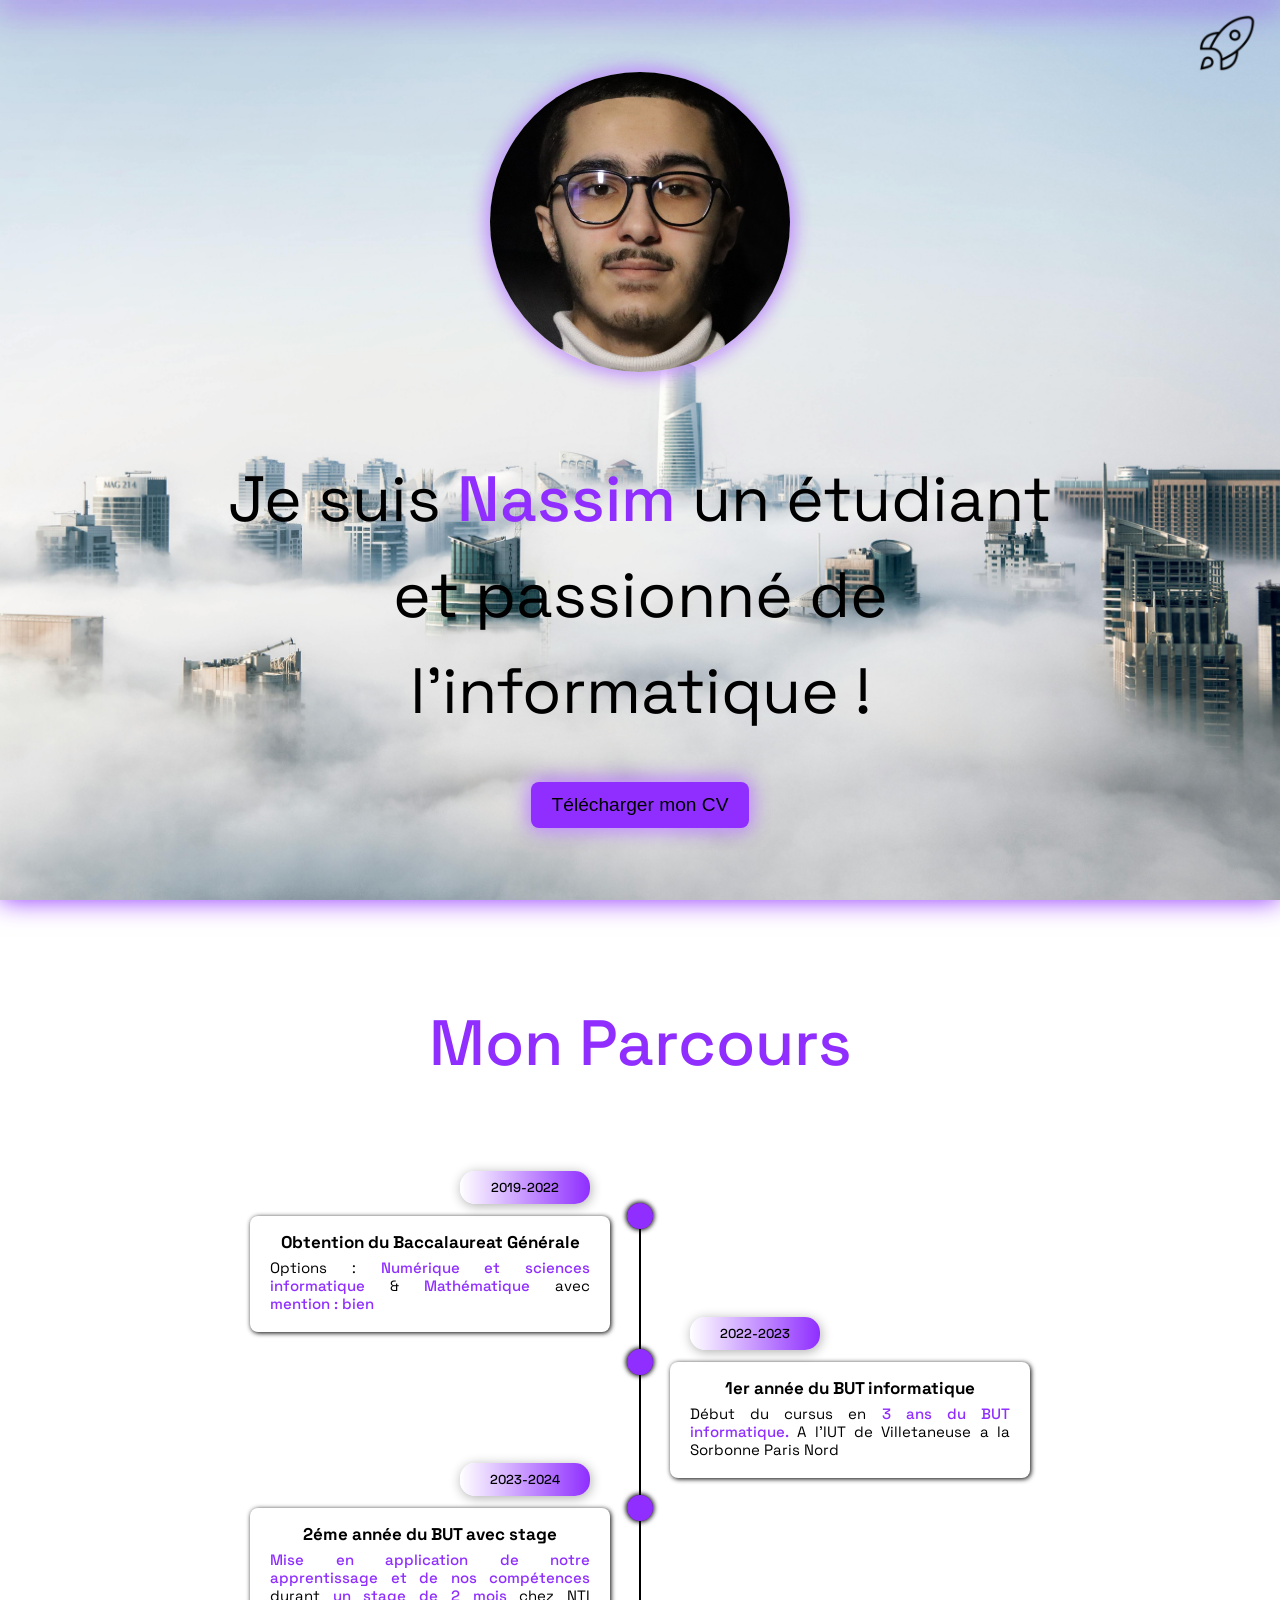
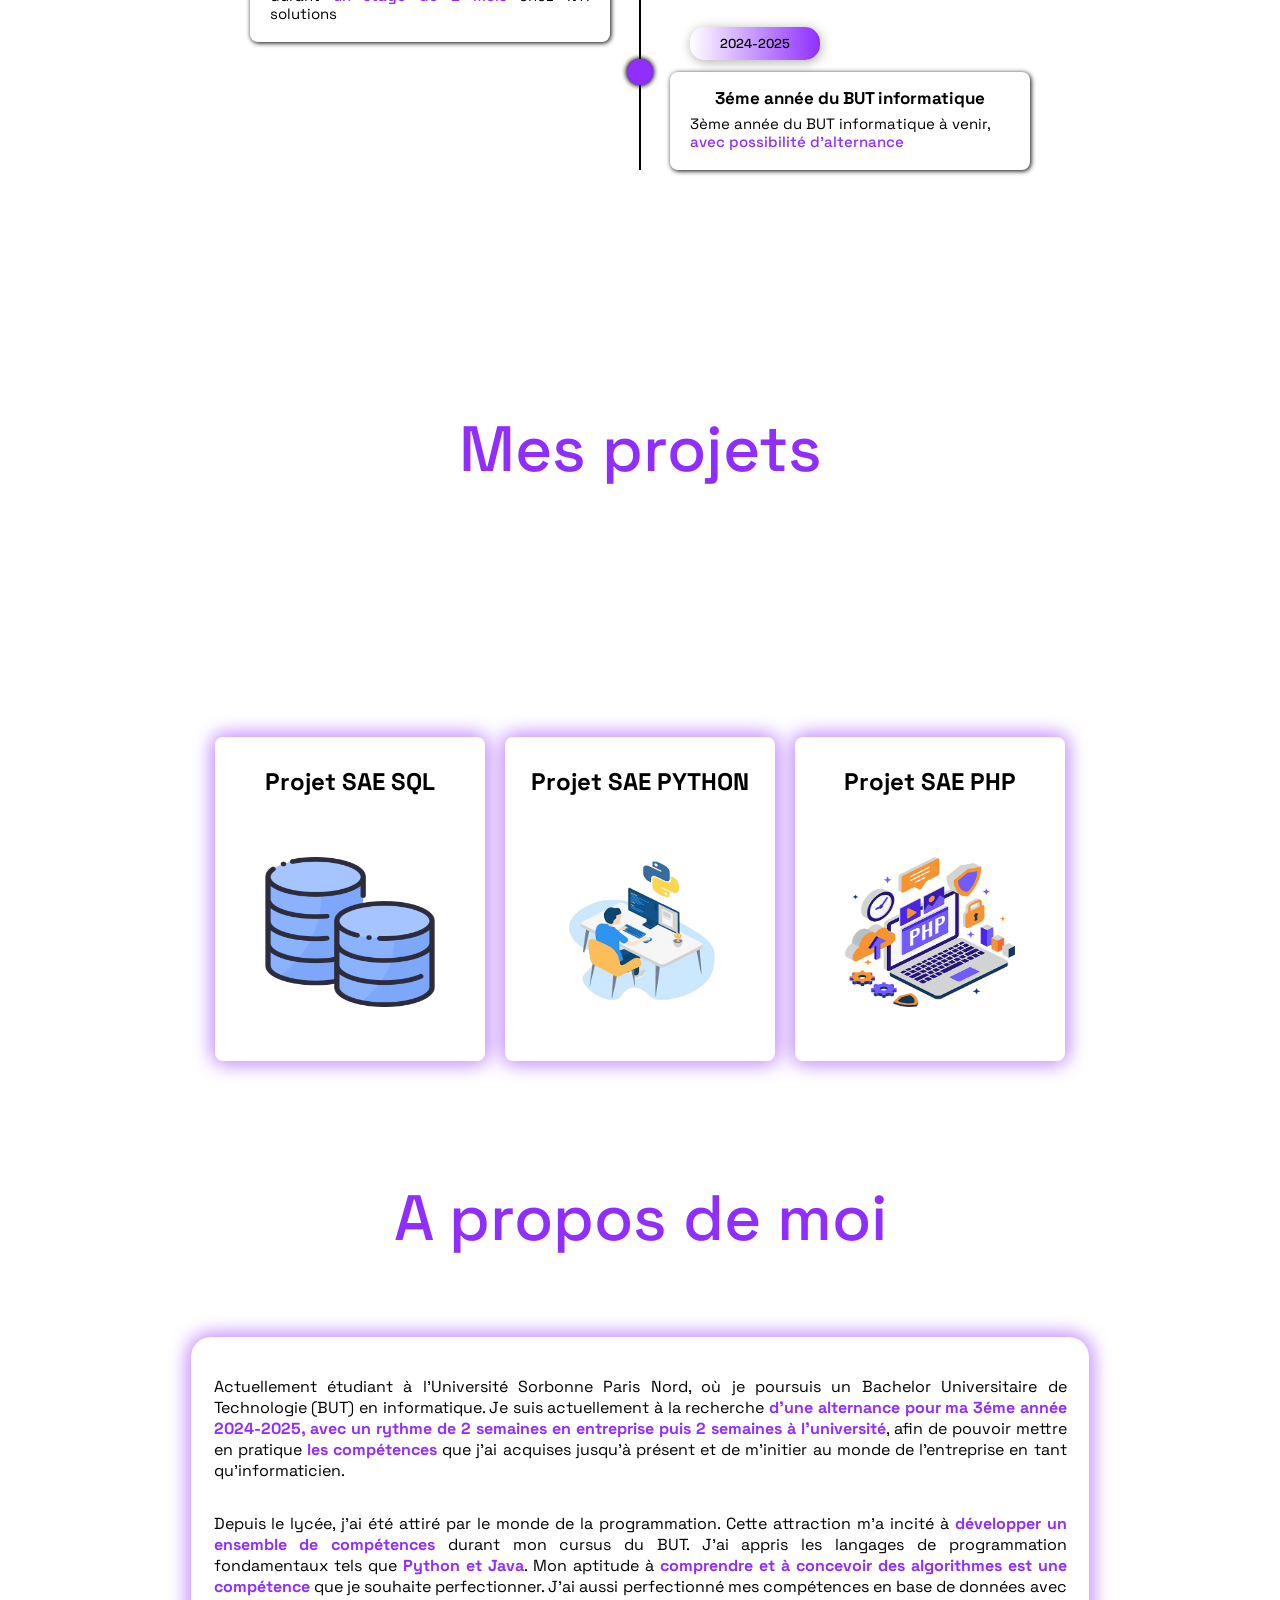
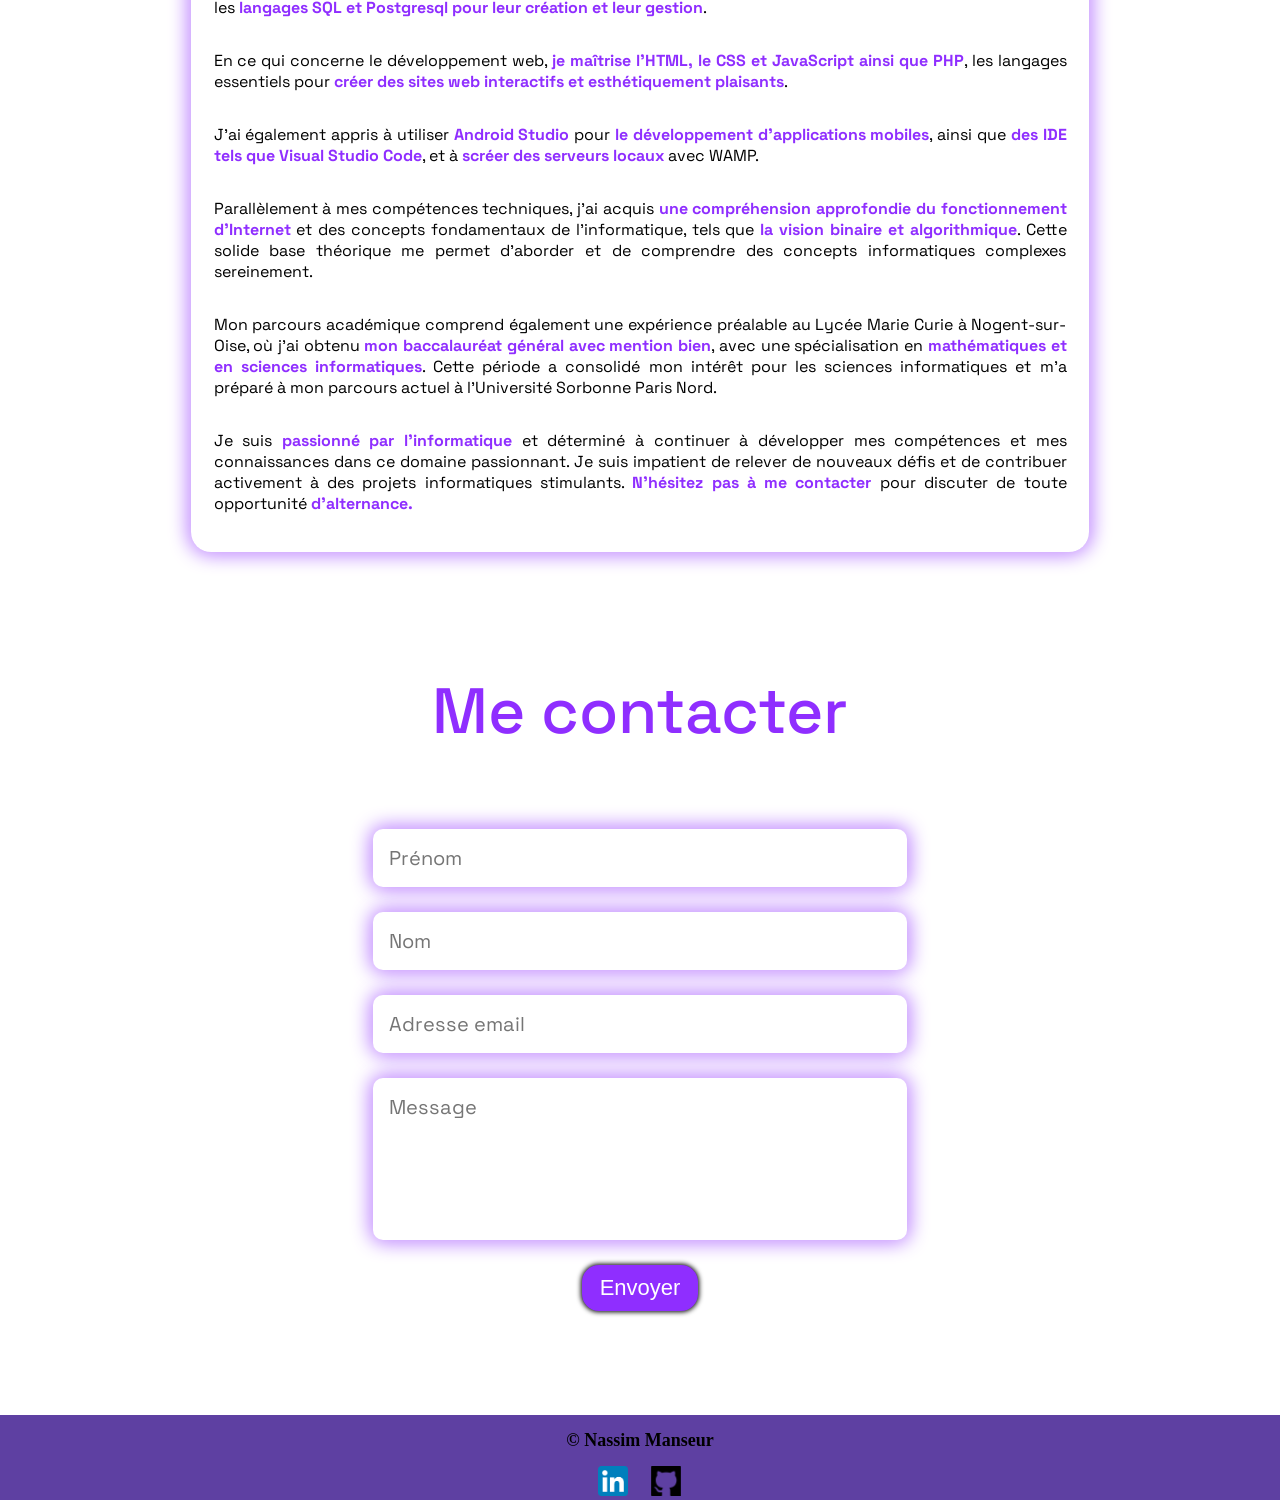
==== index.html @ 9bcf497f "Amélioration responsiv" ====
<!DOCTYPE html>
<html lang="fr">
<head>
    <meta charset="UTF-8">
    <meta name="viewport" content="width=device-width, initial-scale=1.0">
    <title>Portfolio de Manseur Nassim</title>
    <link rel="stylesheet" type="text/css" href="styles.css" id="css-link">
    <link rel="preconnect" href="https://fonts.googleapis.com">
    <link rel="preconnect" href="https://fonts.gstatic.com" crossorigin>
    <link href="https://fonts.googleapis.com/css2?family=Abel&family=Bebas+Neue&family=Oswald&family=Roboto+Slab&display=swap" rel="stylesheet">
    <link href="https://fonts.googleapis.com/css2?family=Kalam&family=Kaushan+Script&display=swap" rel="stylesheet">
    <link href="https://fonts.googleapis.com/css2?family=Space+Grotesk:wght@300..700&display=swap" rel="stylesheet">
</head>
<body>
    <header>
        <div id="Accueil">
                <nav>
                    <ul class="menu">
                        <li><a href="#Accueil:1" onclick="scrollToAnchor('Accueil')"><button>Accueil</button></a><div class="underline"></div></li>
                        <li><a href="#Parcours:1" onclick="scrollToAnchor('Parcours')"><button>Parcours</button></a><div class="underline"></div></li>
                        <li><a href="#Projets:1" onclick="scrollToAnchor('Projets')"><button>Projets</button></a><div class="underline"></div></li>
                        <li><a href="#Apropos:1" onclick="scrollToAnchor('Apropos')"><button>A&nbsp;propos</button></a><div class="underline"></div></li>
                        <li><a href="#Contact:1" onclick="scrollToAnchor('Contact')"><button>Contact</button></a><div class="underline"></div></li>
                        <li id="darkmode"></li>
                        <li id="menuimg"><a><img id="roquette"src="img/darkroquette.png" alt="bouton menu"></a></li>
                    </ul>
                </nav>
                <div>
                <img id="pp" src="img/Nassim.jpg" alt="photo nassim">
                <br>
                <br>
                <h1 id="titre"> Je suis <span id="nom">Nassim </span>un étudiant et passionné de l'informatique !</h1>
                <a href="CV_MANSEUR_NASSIM.pdf" download="CV_NassimMANSEUR">
                    <button id="download">Télécharger mon CV</button>
                </a>
                </div>
        </div>
    </header>
    <div id="Parcours" class="contenant">
        <h1><span>Mon Parcours</span></h1>
            
            <!-- début timeline -->
            <div class="Parcours">
                <ul>
                    <li>
                        <h3 class="heading">Obtention du Baccalaureat Générale</h3>
                        <p>Options : <span>Numérique et sciences informatique</span> & <span>Mathématique</span> avec <span>mention : bien</span> </p>
                        <span class="date">2019-2022</span>
                        <span class="circle"></span>
                    </li>
                    <li>
                        <h3 class="heading">1er année du BUT informatique</h3>
                        <p>Début du cursus en <span>3 ans du BUT informatique.</span> A l'IUT de Villetaneuse a la Sorbonne Paris Nord</p>
                        <span class="date">2022-2023</span>
                        <span class="circle"></span>
                    </li>
                    <li>
                        <h3 class="heading">2éme année du BUT avec stage</h3>
                        <p><span>Mise en application de notre apprentissage et de nos compétences </span> durant <span>un stage de 2 mois </span>chez NTI solutions</p>
                        <span class="date">2023-2024</span>
                        <span class="circle"></span>
                    </li>
                    <li>
                        <h3 class="heading">3éme année du BUT informatique</h3>
                        <p>3ème année du BUT informatique à venir,<br> <span>avec possibilité d'alternance</span></p>
                        <span class="date">2024-2025</span>
                        <span class="circle"></span>
                    </li>
                </ul>
            </div>
            <!-- fin timeline -->
    </div>
    <div id="Projets" class="contenant">
        <h1><span>Mes projets</span></h1>
        <div class="conteneur">
            <div class="Projet">
                <h2>Projet SAE SQL</h2>
                <a href="https://drive.google.com/drive/folders/11YkzDIl4AW6UbrdPMUvk2Yha6m5DFqFT?usp=sharing" target="_blank">
                <img src="img/BDDprojet.png" alt="Projet 1">
              </a>
            </div>
            <div class="Projet">
                <h2>Projet SAE PYTHON</h2>
                <a href="https://drive.google.com/drive/folders/1MDXS7eMLXGuMiOicLWfG3lNtV516V1aY?usp=sharing" target="_blank">
                <img src="img/pythonprojet.png" alt="Projet 2">
              </a>
            </div>
            <div class="Projet">
                <h2>Projet SAE PHP</h2>
                <a href="https://drive.google.com/drive/folders/1JCu2eb_vXVEeuozaApICug0vMIRHKQwk?usp=sharing" target="_blank">
                <img src="img/phpprojet.png" alt="Projet 3">
              </a>
            </div>
          </div>
         </div>
        <!-- Ajoutez d'autres éléments avec la classe .projet au besoin -->
    </div>
    </div>
    
    
    <div id="Apropos" class="contenant">
        
            <h1><span>A propos de moi</span></h1>
            <div class="sous-contenant1">
            <p>Actuellement étudiant à l'Université Sorbonne Paris Nord, où je poursuis un Bachelor Universitaire de Technologie (BUT) en informatique. Je suis actuellement à la recherche <span><strong>d'une alternance pour ma 3éme année 2024-2025, avec un rythme de 2 semaines en entreprise puis 2 semaines à l'université</strong></span>, afin de pouvoir mettre en pratique <span><strong>les compétences</strong></span> que j'ai acquises jusqu'à présent et de m'initier au monde de l'entreprise en tant qu'informaticien.</p>
            <p>Depuis le lycée, j'ai été attiré par le monde de la programmation. Cette attraction m'a incité à <span><strong>développer un ensemble de compétences</strong></span> durant mon cursus du BUT. J'ai appris les langages de programmation fondamentaux tels que <span><strong>Python et Java</strong></span>. Mon aptitude à <span><strong>comprendre et à concevoir des algorithmes est une compétence</strong></span> que je souhaite perfectionner. J'ai aussi perfectionné mes compétences en base de données avec les <span><strong>langages SQL et Postgresql pour leur création et leur gestion</strong></span>.</p>
        
            <p>En ce qui concerne le développement web, <span><strong>je maîtrise l'HTML, le CSS et JavaScript ainsi que PHP</strong></span>, les langages essentiels pour <span><strong>créer des sites web interactifs et esthétiquement plaisants</strong></span>.</p>
            <p>J'ai également appris à utiliser <span><strong>Android Studio</strong></span> pour <span><strong>le développement d'applications mobiles</strong></span>, ainsi que <span><strong>des IDE tels que Visual Studio Code</strong></span>, et à <span><strong>scréer des serveurs locaux</strong></span> avec WAMP.</p>
            <p>Parallèlement à mes compétences techniques, j'ai acquis <span><strong>une compréhension approfondie du fonctionnement d'Internet</strong></span> et des concepts fondamentaux de l'informatique, tels que <span><strong>la vision binaire et algorithmique</strong></span>. Cette solide base théorique me permet d'aborder et de comprendre des concepts informatiques complexes sereinement.</p>
        
            <p>Mon parcours académique comprend également une expérience préalable au Lycée Marie Curie à Nogent-sur-Oise, où j'ai obtenu <span><strong>mon baccalauréat général avec mention bien</strong></span>, avec une spécialisation en <span><strong>mathématiques et en sciences informatiques</strong></span>. Cette période a consolidé mon intérêt pour les sciences informatiques et m'a préparé à mon parcours actuel à l'Université Sorbonne Paris Nord.</p>
        
            <p>Je suis <span><strong>passionné par l'informatique</strong></span> et déterminé à continuer à développer mes compétences et mes connaissances dans ce domaine passionnant. Je suis impatient de relever de nouveaux défis et de contribuer activement à des projets informatiques stimulants. <span><strong>N'hésitez pas à me contacter</strong></span> pour discuter de toute opportunité <span><strong>d'alternance.</strong></span></d></p>
        
        </div>
        <!-- Contenu conservé -->
    </div>

    <div id="Contact" class="contenant">
        <h1><span>Me contacter</span></h1>
        <div class="sous-contenant">
        <form action="https://formspree.io/f/xnqewayn" method="POST">
            <div class="sous-contenant">
            <input type="text" name="first" placeholder="Prénom" autocomplete="off" required>
            <input type="text" name="last" placeholder="Nom" autocomplete="off" required>
            <input type="text" name="email" placeholder="Adresse email" autocomplete="off" required>
            <textarea name="message" placeholder="Message"cols="60" rows="5" autocomplete="off" required></textarea>
            <button id="send"type="submit">Envoyer</button>
        </div>
        </form>
        <!-- Contenu conservé -->
    </div>
    </div>
    <footer>
        <ul>
        <h2>© Nassim Manseur</h2>
        <a href="https://www.linkedin.com/in/nassim-manseur" target="_blank"><img src="img/LinkedIn_icon.png" alt="Logo linkedin"></a>
        <a href="https://github.com/ManseurNassim" target="_blank"><img src="img/github.png" alt="Logo github"></a>
        </ul>
    </footer>
    

    <script src="script.js"></script>
</body>
</html>
---- styles.css ----
:root {
    --transition-speed: 0.6s;
    --main-color: #8f2eff; /* Violet galactique */
    --secondary-color: black; /* Blanc */
    --bg-color: #ffffff;
    --box-shadow: 0px 0px 20px rgb(255, 255, 255), 0px 0px 35px 5px var(--main-color);
    --box-shadow-hover: 0px 0px 20px rgba(255, 255, 255, 0.555), 0px 0px 20px var(--main-color);
}
*{
    border: 0px solid rgb(255, 0, 0);
}

header{
    box-shadow: 0px 0px 25px 0px var(--main-color); /* Ombre en bas seulement */
    transition: 0.1s;
    background-image: url("img/day_background.jpg");
    background-size: cover;
    background-repeat: no-repeat;
}

body, html {
    margin: 0;
    padding: 0;
    height: 100%;
    background-color:var(--bg-color);
    
}

#Accueil {
    position: relative;
    display: flex;
    flex-direction: column;
    justify-content: center;
    align-items: center;
    height: 100vh; /* Utiliser la hauteur disponible sans débordement */
    width: 100vh; /* Utiliser toute la largeur disponible */
    margin: auto;
    /* Style pour appliquer une ombre uniquement en bas */
    z-index: 999;
}

h1 {
    color: var(--secondary-color);
    font-family: "Space Grotesk", sans-serif; 
    font-weight: 400;
    font-size: 4rem;
    text-align: center;
    line-height: 1.5;
    padding: 3%;

}
#titre{
    padding: 0;
}
span {
    font-weight: 500; /* Épaissir légèrement le texte */
    color: var(--main-color); /* Utiliser la couleur principale définie */
}


#pp {

    transition: var(--transition-speed);
    width: 300px;
    height: 300px;
    border-radius: 50%;
    box-shadow: var(--box-shadow-hover);
    display: flex;
    justify-content: center;
    align-items: center; /* Centrer verticalement et horizontalement */
}

#pp:hover {
    transition: var(--transition-speed);
    transform: scale(1.05);
    box-shadow: var(--box-shadow);
}

nav {
    position: fixed;
    top: 0;
    right: 0;
    background-color: transparent;
    display: flex;
    align-items: center;
    padding: 0;
    width: 100%;
    font-size: 100%;
    text-align: center;
    justify-content: space-around;
    box-shadow: var(--box-shadow);
}

nav ul {
    display: flex;
    text-align: center;
    list-style: none;
    padding: 0;
    align-items: center;
}

nav ul li { 
    opacity: 0;
    transition: opacity 0.5s ease;
}

#menuimg {
    top: 0;
    right: 10px;
    position: absolute;
    opacity: 1;
    transition: 0.5s;
}

#menuimg img{
    height: 60px;
    width: 60px;
}

#menuimg:hover {
    transform: scale(1.15);
}

#darkmode {
    margin-left: 10px;
    padding: 15px;
    transition: var(--transition-speed);
    background-image: url("img/darkmode.png");
    background-size: 100%;
    background-position: center;
    background-repeat: no-repeat;
}

#darkmode:hover {
    transform: scale(1.15);
}

button {
    background-color: transparent;
}

.menu {
    border-radius: 20px;
    position: absolute;
    top:0;
    right:0;
    height: 70px;
    width: 10%;
    transition: var(--transition-speed);
    margin: 1%;
}
.expanded{
    width: 30%;
}
.menu button {
    margin-right: 50%;
    text-align: center;
    justify-content: space-around;
    font-weight: 100;
    font-family: "Space Grotesk", sans-serif; 
    background-color: transparent;
    font-size: 150%;
    color: var(--secondary-color);
    border: var(--main-color) 0px solid;
}

.menu button:hover {
    font-weight: 300;
    color: var(--secondary-color);
}

div{ 
    display: flex;
    flex-direction: column; /* Assure que chaque rubrique soit empilée verticalement */
    justify-content: center; /* Centrer verticalement le contenu */
    align-items: center; /* Centrer horizontalement le contenu */
    text-align: center;
}
.underline {
    transition: 0.5s;
    height: 1px;
    background-color: var(--secondary-color);
    width: 0%;
}
li:hover .underline{
    transition: 0.5s;
    height: 1px;
    background-color: var(--secondary-color);
    width: 95%;
}
#download {
    background-color: var(--main-color); /* Couleur de fond */
    color: var(--secondary-color); /* Couleur du texte */
    border: none; /* Supprimer la bordure */
    padding: 12px 20px; /* Espacement intérieur */
    font-size: 1.2rem; /* Taille de la police */
    border-radius: 8px; /* Coins arrondis */
    cursor: pointer; /* Curseur pointeur au survol */
    transition: background-color 0.3s ease; /* Transition fluide */
    box-shadow: var(--box-shadow-hover); /* Ombre au survol */
    transition: 0.5s;
  }
  
  #download:hover {
    transition: 0.5s;
    transform: scale(1.05);

  }
  
  /* Ancre autour du bouton pour étendre la zone de clic */
  a {
    text-decoration: none; /* Supprimer le soulignement du lien */
  }


/* FIN MENU ACCUEIL */




.contenant {
    display: flex;
    flex-direction: column; /* Assure que chaque rubrique soit empilée verticalement */
    justify-content: center; /* Centrer verticalement le contenu */
    align-items: center; /* Centrer horizontalement le contenu */
    text-align: center;
    margin: 10% auto;
    margin-top: 2%;
    margin-bottom: 1%;
    transition: transform 1s, background-color 0.8s, box-shadow 1s;
    height: 100vh; /* Prendre la hauteur de l'écran */
    width: 100vh; /* Prendre toute la largeur de l'écran */
}
#Projets {
    display: flex;
    justify-content: space-around;
    align-items: center;
    text-align: center;
    flex-wrap: wrap; /* Permettre le retour à la ligne des éléments */
    max-width: 100%;
    max-height: 100%;
}

.sous-contenant{
    display: flex;
    justify-content: space-around;
    align-items: center;
    text-align: center;
    flex-wrap: wrap; /* Permettre le retour à la ligne des éléments */
     max-width: 100%;
     max-height: 100%;
}
.sous-contenant1{
    display: flex;
    justify-content: space-around;
    align-items: center;
    text-align: center;
    flex-wrap: wrap; /* Permettre le retour à la ligne des éléments */
    border-radius: 20px;
    padding: 2.5%;
    margin: 1px;
    box-shadow: var(--box-shadow-hover);
    transition: var(--transition-speed);
    max-width: 100%;
}
.sous-contenant1:hover{
    transition: var(--transition-speed);
    box-shadow: var(--box-shadow);
    max-width: 100%;
}

.projet {
    flex: 1 1 calc(30% - 15px); /* Taille flexible pour s'adapter à la largeur */
    margin: 10px;
    padding: 20px;
    box-sizing: border-box; /* Inclure la bordure dans la largeur */
    overflow: hidden; /* Cacher le contenu débordant */
}

.projet h2 {
    white-space: nowrap; /* Empêcher le retour à la ligne du texte */
    overflow: hidden;
    text-overflow: ellipsis; /* Ajouter des points de suspension */
}

.projet p {
    white-space: nowrap; /* Empêcher le retour à la ligne du texte */
    overflow: hidden;
    text-overflow: ellipsis; /* Ajouter des points de suspension */
}
p{
    font-family: "Space Grotesk", sans-serif; 
	text-align: justify;
    color: var(--secondary-color);
}
.conteneur {
    display: flex;
    justify-content: center;
    align-items: center;
    flex-direction: row;
    max-width: 100%;
  }
  
  .element {
    height:  10%;
    width: 10%;
    background-color: lightblue; /* Couleur de fond */
    margin: 10px; /* Marge extérieure */
    display: flex; /* Permet de centrer le contenu à l'intérieur de chaque élément */
    justify-content: center; /* Centre le contenu horizontalement */
    align-items: center; /* Centre le contenu verticalement */
    max-width: 100%;
  }
  
  /* Style pour le texte à l'intérieur de chaque élément */
  .element h2 {
    font-size: 1.5rem; /* Taille de la police */
    color: white; /* Couleur du texte */
    max-width: 100%;
  }

  .Projet {
    margin: 10px;
    padding: 10px;
    box-sizing: border-box; /* Inclure la bordure dans la largeur */
    overflow: hidden; /* Cacher le contenu débordant */
    background-color: var(--bg-color); /* Couleur de fond */
    border-radius: 8px; /* Coins arrondis */
    box-shadow: var(--box-shadow-hover); /* Ombre au survol */
    transition: var(--transition-speed); /* Transition fluide */
    justify-content: space-around;
    
  }
  
  .Projet:hover {
    box-shadow: var(--box-shadow); /* Ombre plus prononcée au survol */
    transform: translateY(-5px); /* Légère translation vers le haut */
  }
  
  .Projet h2 {
    white-space: nowrap; /* Empêcher le retour à la ligne du texte */
    overflow: hidden;
    text-overflow: ellipsis; /* Ajouter des points de suspension en cas de débordement */
    font-family: "Space Grotesk", sans-serif; /* Police de caractères */
    font-size: 1.5rem; /* Taille de la police */
    color: var(--secondary-color); /* Couleur du texte */
  }
  
  .Projet img {
    padding: 40px;
    width: 170px;
    height: 150px; /* Image adaptative */
    border-radius: 8px; /* Coins arrondis */
  }

/* FIN CONTENT PRINCIPALE */



input,textarea{
    background-color: var(--bg-color);
    box-shadow: var(--box-shadow-hover);
    color: var(--secondary-color);
    width: 70%;
    border-radius: 10px;
    font-size: 20px;
    padding: 16px 16px;
    margin-bottom: 25px;
    font-family: "Space Grotesk", sans-serif; 
    resize: none; /* Empêcher le redimensionnement */
}


input:focus, textarea:focus {
    outline: none; /* Supprime la bordure */
}

#send{
    transition: 0.2s;
    background-color:var(--main-color);
    color: white;
    border-radius: 17px;
    font-size: 22px;
    padding: 10px 18px;
    text-align: center;
    display: flex;
    box-shadow: 0px 0px 5px 1px var(--secondary-color);;
}

#send:hover{
    transition: 0.2s;
    opacity: 80%;
    cursor: pointer;
}

.card-image{
    position: relative;
    height: 150px;
    width: 150px;
}



/* FIN CONTACT */



h3,
li,
ul
 {
	padding: 0;
	margin: 0;
	box-sizing: border-box;
	font-family: Poppins;
}

.Parcours {
	width: 80%;
	height: auto;
	margin: auto 0;
	position: relative;
}
.Parcours ul {
	list-style: none;
}
.Parcours ul::after {
	content: " ";
	position: absolute;
	width: 2px;
	height: 100%;
	left: 50%;
	top: 0;
	transform: translateX(-50%);
	background-color: var(--secondary-color);
}
.Parcours ul li {
	width: 50%;
	height: auto;
	padding: 15px 20px;
	background-color: var(--bg-color);
	border-radius: 8px;
	box-shadow: 1px 1px 5px var(--secondary-color);
	position: relative;
	margin-bottom: 30px;
	z-index: 99;
}
.Parcours ul li:nth-child(4) {
	margin-bottom: 0;
}
.Parcours ul li .circle {
	position: absolute;
	border-radius: 50%;
	background-color: #e100ff7a;
	top: 0;
	display: grid;
	place-items: center;
}
.circle::after{
	content: ' ';
	width:26px;
	height: 26px;
	background-color: var(--main-color);
    box-shadow: 0px 0px 5px 1px var(--secondary-color);
	border-radius: 50%;
}
ul li:nth-child(odd) .circle {
	transform: translate(50%, -50%);
	right: -30px;
}
ul li:nth-child(even) .circle {
	transform: translate(-50%, -50%);
	left: -30px;
}
ul li .date {
	position: absolute;
	width: 130px;
	height: 33px;
	background-image: linear-gradient(to right,var(--bg-color),var(--main-color));
	border-radius: 15px;
	top: -45px;
	display: grid;
	place-items: center;
	color: var(--secondary-color);
	font-size: 13px;
	box-shadow: 1px 2px 12px rgba(0, 0, 0, 0.318);
}
.Parcours ul li:nth-child(odd) {
    font-family: "Space Grotesk", sans-serif; 
	float: left;
	clear: right;
	text-align: right;
	transform: translateX(-30px);
}
ul li:nth-child(odd) .date {
	right: 20px;
}
.Parcours ul li:nth-child(even) {
    font-family: "Space Grotesk", sans-serif; 
	float: right;
	clear: left;
    text-align: right;
	transform: translateX(30px);
}
ul li .heading {
    text-align: center;
    font-family: "Space Grotesk", sans-serif; 
	font-size: 17px;
	color: var(--secondary-color);
}
ul li p {
    text-align: justify;
    font-family: "Space Grotesk", sans-serif; 
	font-size: 15px;
	color: var(--secondary-color);
	line-height: 18px;
	margin: 6px 0 4px 0;
}
ul li a {
    font-family: "Space Grotesk", sans-serif; 
	font-size: 15px;
	text-decoration: none;
	color: var(--secondary-color);
	transition: all 0.3s ease;
}



/* FIN TIMELINE PRINCIPALE */
footer {
    display: flex;
    align-items: center;
    flex-direction: row;
    background-color:RGB(94, 64, 162);
    text-align: center;
    justify-content: space-around;
    font-size: 12px;
    color: var(--secondary-color);
}

footer img  {
    transition: 0.3s;
    margin-left: 10px;
    margin-right: 10px;
    width: 30px;
    height: 30px;
    justify-content: space-around;
}
footer img:hover  {
    transition: 0.3s;
    box-shadow: var(--box-shadow);
}
#Accueil{
    max-width: 100%;
    max-height: 100%;}

.contenant{
    max-width: 100%;
    max-height: 100%;
}
.conteneur{
    max-width: 100%;
    max-height: 100%;
}

@media only screen and (min-width:798px) and (max-width: 1100px) {
	.Parcours{
		width: 80%;
	}
}

@media only screen and (max-width: 798px) {
	.Parcours{
		width: 70%;
		transform: translateX(20px);
	}
	.Parcours ul::after{
		left: -40px;
	}
	.Parcours ul li {
		width: 100%;
		float: none;
		clear: none;
		margin-bottom: 80px;
	}
	.Parcours ul li .circle{
		left: -40px;
		transform: translate(-50%, -50%);
	}
	.Parcours ul li .date{
		left: 20px;
	}
	.Parcours ul li:nth-child(odd) {
		transform: translateX(0px);
		text-align: left;
	}
	.Parcours ul li:nth-child(even) {
		transform: translateX(0px);
	}
}


/* Media queries pour les écrans de petite taille (téléphones) */
@media only screen and (max-width: 1000px) {
    /* Réduire la taille du titre si nécessaire */
    #Accueil {
        z-index: 999;
    }
    
    h1 {
        font-weight: 400;
        font-size: 2.5rem;
        line-height: 1.3;
        padding: 3%;
    
    }
    #titre{
        padding: 0;
    }
    span {

    }
    
    
    #pp {
        width: 200px;
        height: 200px;
        border-radius: 50%;
    }
    
    
    nav {
        top: 0;
        right: 0;
        padding: 0;
        width: 100%;
        font-size: 1%;
    }
    
    nav ul {
        padding: 0;
    }
    
    nav ul li { 
        opacity: 0;
        transition: opacity 0.5s ease;
    }
    
    #menuimg {
        top: 5px;
        right: 10px;
        opacity: 1;
        transition: 0.5s;
    }
    
    #menuimg img{
        height: 30px;
        width: 30px;
    }
    
    #menuimg:hover {
        transform: scale(1.15);
    }
    
    #darkmode {
        margin-left: 10px;
        padding: 10px;
        background-image: url("img/darkmode.png");
        background-size: 100%;
    }
    
    #darkmode:hover {
        transform: scale(1.15);
    }
    
    button {
        background-color: transparent;
    }
    
    .menu {
        border-radius: 20px;
        top: 0;
        right:0;
        height: 47px;
        width: 10%;
        margin: 1%;
    }
    .expanded{
        width: 98%;
    }
    .menu button {
        margin-right: 50%;
        font-weight: 400;
        font-size: 95%;
        color: var(--secondary-color);
        border: var(--main-color) 0px solid;
    }
    
    .menu button:hover {
        font-weight: 1000;
        color: var(--secondary-color);
    }
    
    div{ 

    }


	.Parcours{
		width: 70%;
		transform: translateX(20px);
	}
	.Parcours ul::after{
		left: -40px;
	}
	.Parcours ul li {
		width: 100%;
		float: none;
		clear: none;
		margin-bottom: 80px;
	}
	.Parcours ul li .circle{
		left: -40px;
        height: 0px;
        width: 26x;
		transform: translate(-50%, -50%);
	}
	.Parcours ul li .date{
		left: 20px;
	}
	.Parcours ul li:nth-child(odd) {
		transform: translateX(0px);
		text-align: left;
	}
	.Parcours ul li:nth-child(even) {
		transform: translateX(0px);
	}
    
    /* FIN MENU ACCUEIL */
}
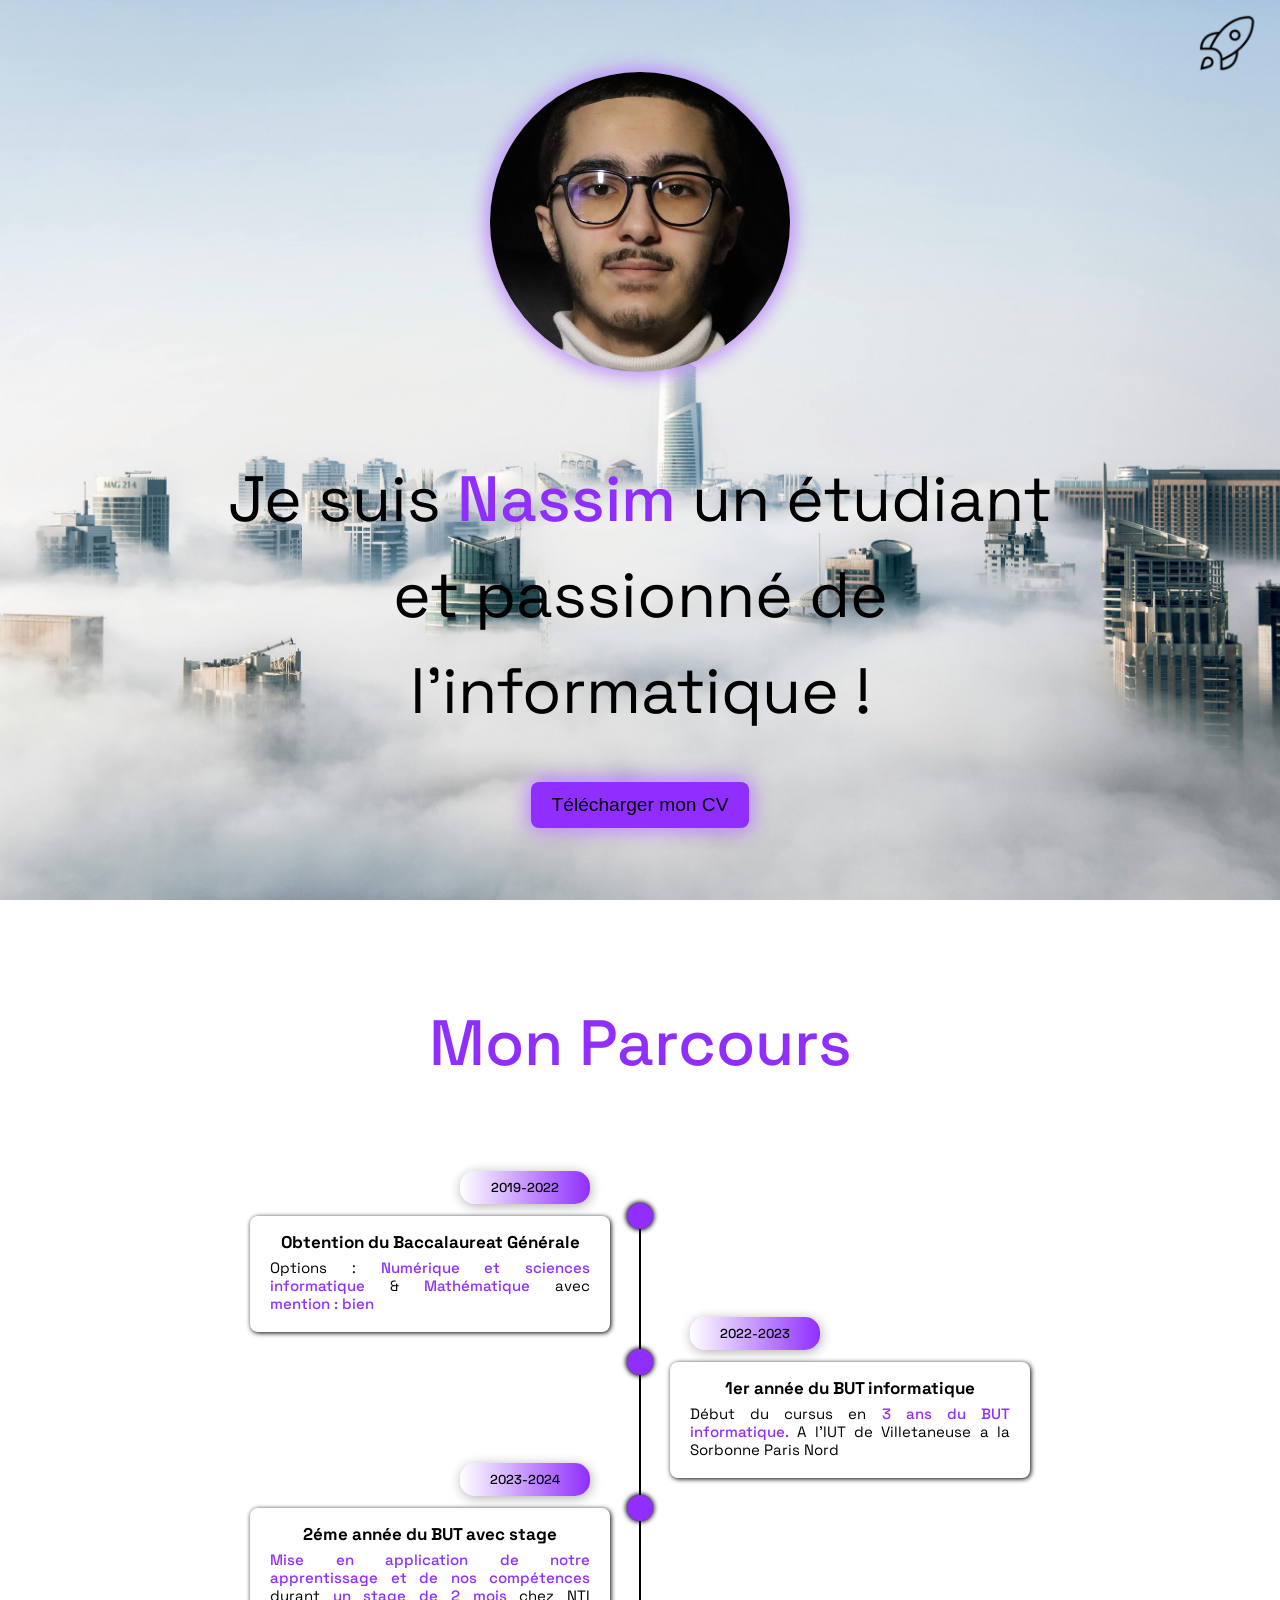
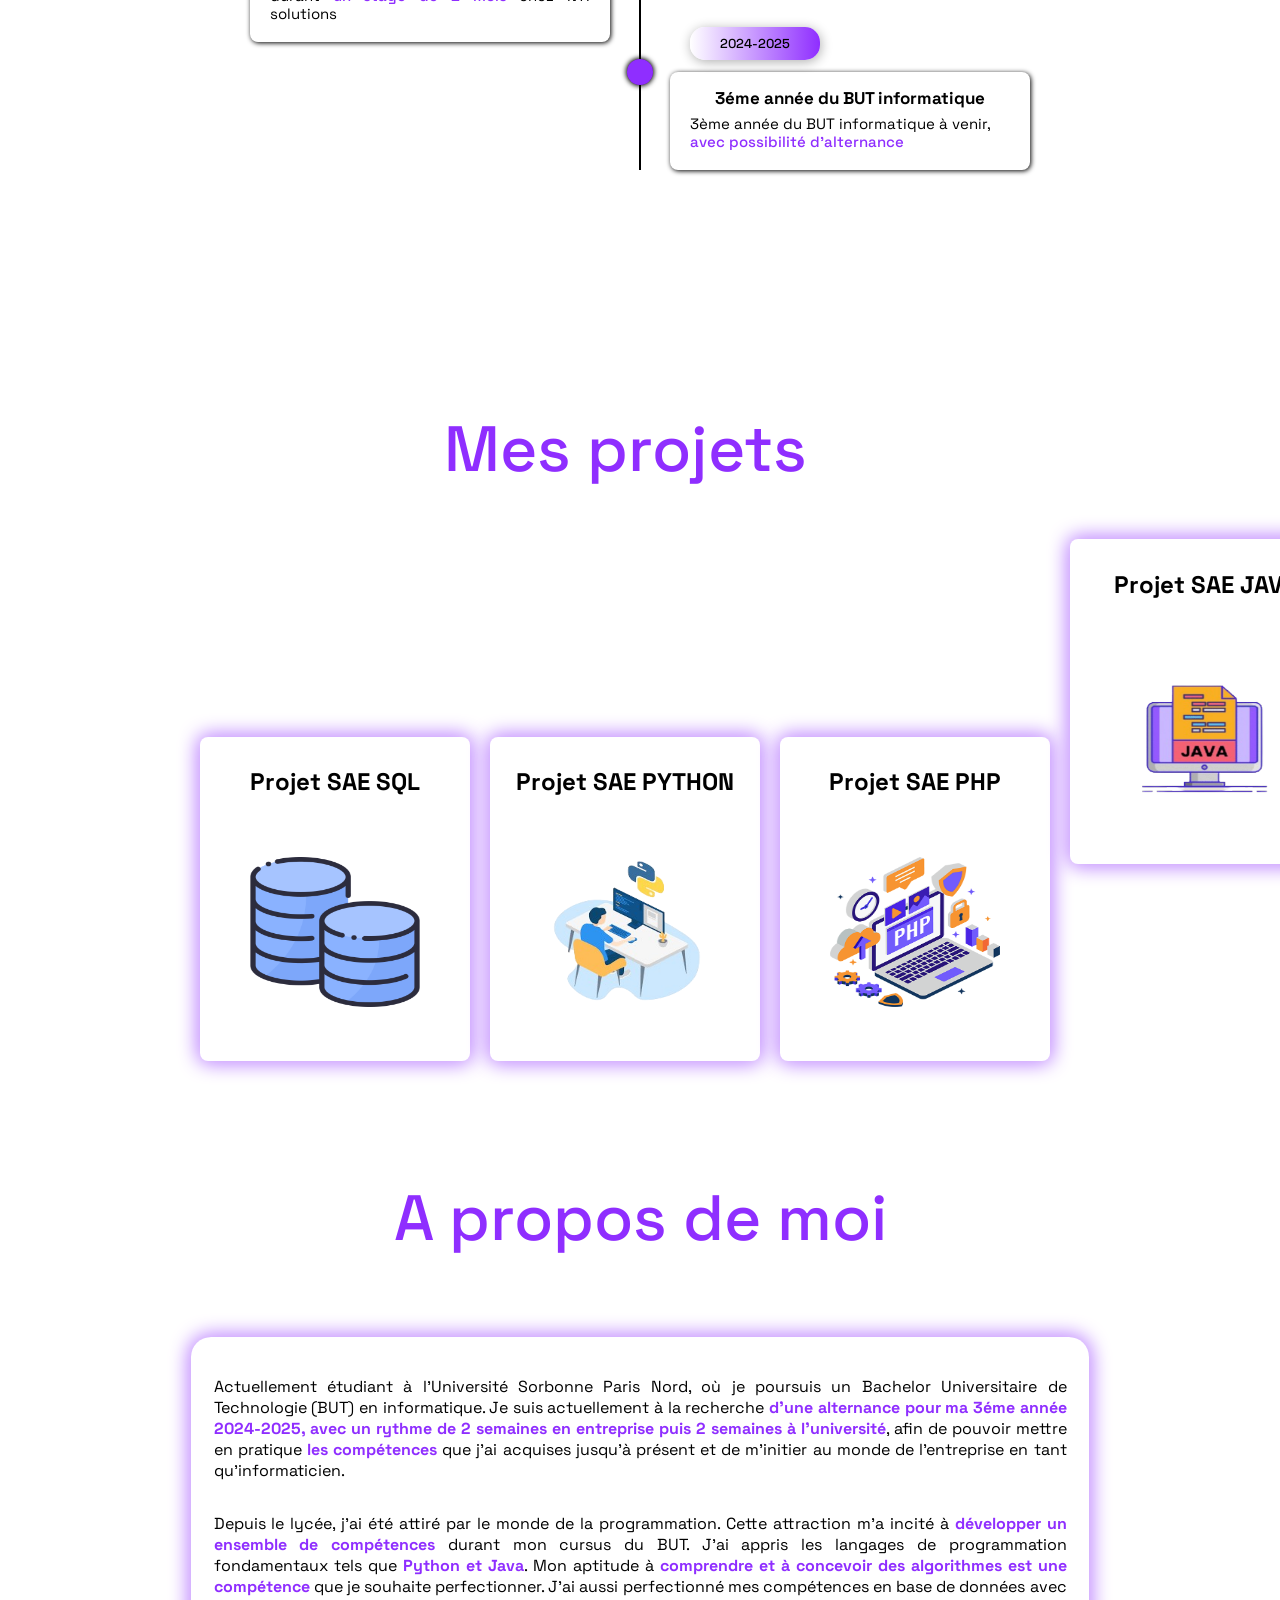
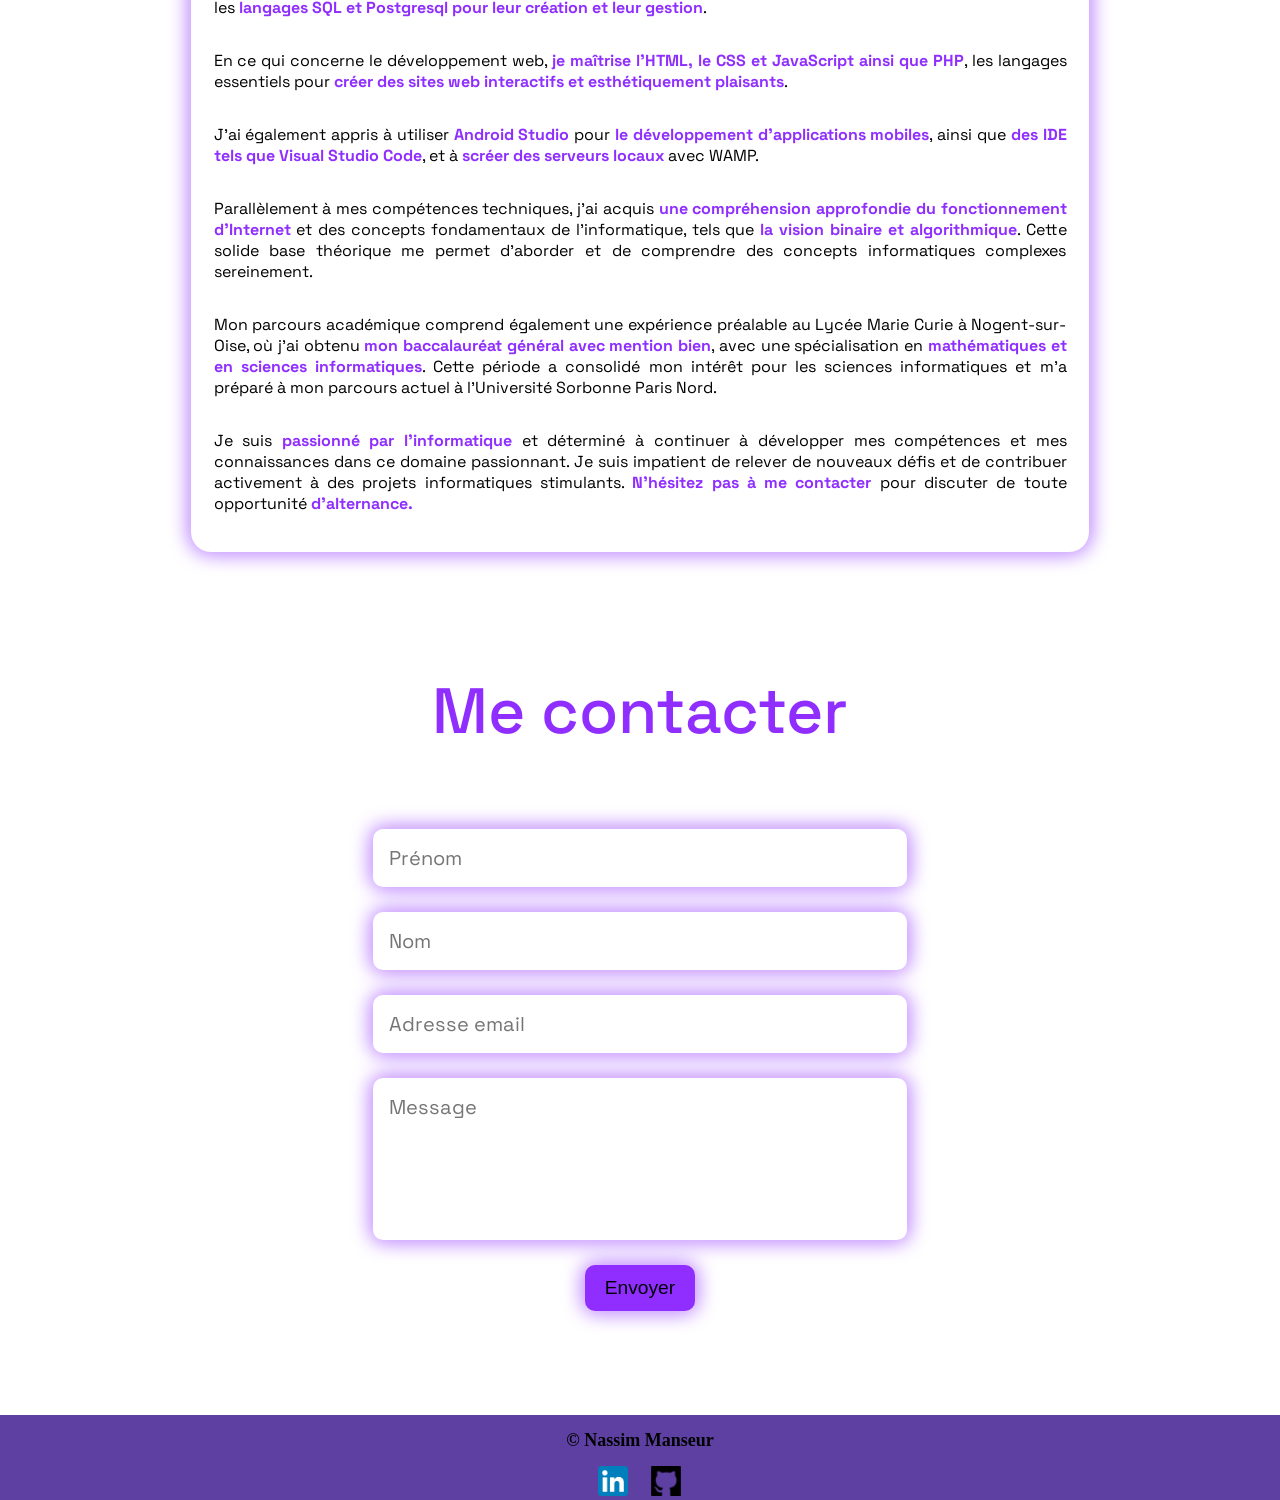
==== commit 115f047d: "send button, projets" ====
--- a/index.html
+++ b/index.html
@@ -30,7 +30,7 @@
                 <br>
                 <br>
                 <h1 id="titre"> Je suis <span id="nom">Nassim </span>un étudiant et passionné de l'informatique !</h1>
-                <a href="CV_MANSEUR_NASSIM.pdf" download="CV_NassimMANSEUR">
+                <a href="CV_NASSIM_MANSEUR.pdf" download="CV_NassimMANSEUR">
                     <button id="download">Télécharger mon CV</button>
                 </a>
                 </div>
@@ -92,10 +92,29 @@
               </a>
             </div>
           </div>
+          <div class="conteneur">
+            <div class="Projet">
+                <h2>Projet SAE JAVA</h2>
+                <a href="https://github.com/ManseurNassim/SAE2.01Java" target="_blank">
+                    <img src="img/JAVAprojet.png" alt="Projet 4">
+                </a>
+            </div>
+            <div class="Projet">
+                <h2>Projet en importation</h2>
+                <a href="https://github.com/ManseurNassim/SAE2.01Java" target="_blank">
+                    <img src="img/Projetexemple.png" alt="Projet 5">
+                </a>
+            </div>
+            <div class="Projet">
+                <h2>Projet en importation</h2>
+                <a href="https://github.com/ManseurNassim/SAE2.01Java" target="_blank">
+                    <img src="img/Projetexemple.png" alt="Projet 6">
+                </a>
+            </div>
+        </div>
          </div>
         <!-- Ajoutez d'autres éléments avec la classe .projet au besoin -->
-    </div>
-    </div>
+
     
     
     <div id="Apropos" class="contenant">
@@ -131,7 +150,7 @@
         </form>
         <!-- Contenu conservé -->
     </div>
-    </div>
+</div>
     <footer>
         <ul>
         <h2>© Nassim Manseur</h2>
--- a/styles.css
+++ b/styles.css
@@ -11,7 +11,7 @@
 }
 
 header{
-    box-shadow: 0px 0px 25px 0px var(--main-color); /* Ombre en bas seulement */
+
     transition: 0.1s;
     background-image: url("img/day_background.jpg");
     background-size: cover;
@@ -88,7 +88,7 @@
     font-size: 100%;
     text-align: center;
     justify-content: space-around;
-    box-shadow: var(--box-shadow);
+
 }
 
 nav ul {
@@ -150,7 +150,7 @@
     margin: 1%;
 }
 .expanded{
-    width: 30%;
+    width: 630px;
 }
 .menu button {
     margin-right: 50%;
@@ -376,15 +376,15 @@
 }
 
 #send{
-    transition: 0.2s;
+    color: var(--secondary-color);
     background-color:var(--main-color);
-    color: white;
-    border-radius: 17px;
-    font-size: 22px;
-    padding: 10px 18px;
-    text-align: center;
-    display: flex;
-    box-shadow: 0px 0px 5px 1px var(--secondary-color);;
+    padding: 12px 20px; /* Espacement intérieur */
+    font-size: 1.2rem; /* Taille de la police */
+    border-radius: 10px; /* Coins arrondis */
+    cursor: pointer; /* Curseur pointeur au survol */
+    transition: background-color 0.3s ease; /* Transition fluide */
+    box-shadow: var(--box-shadow-hover); /* Ombre au survol */
+    transition: 0.5s;
 }
 
 #send:hover{
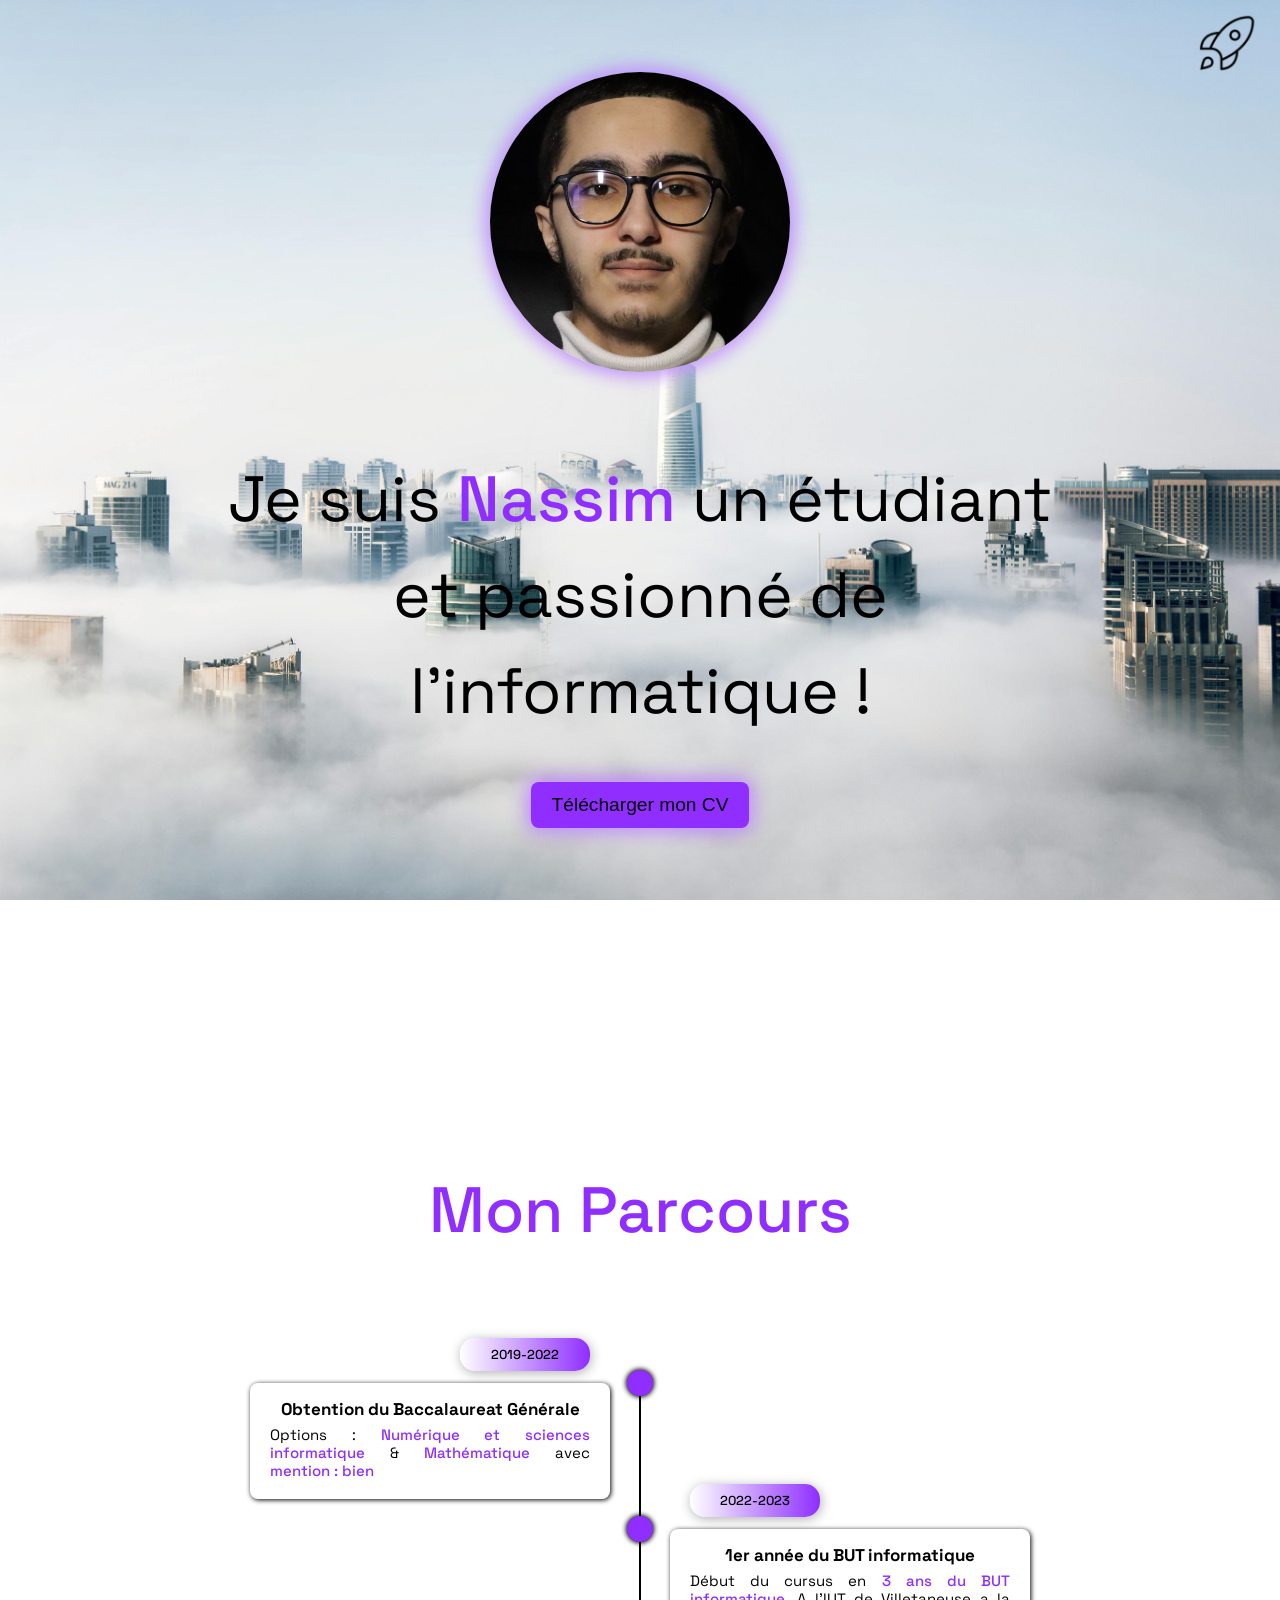
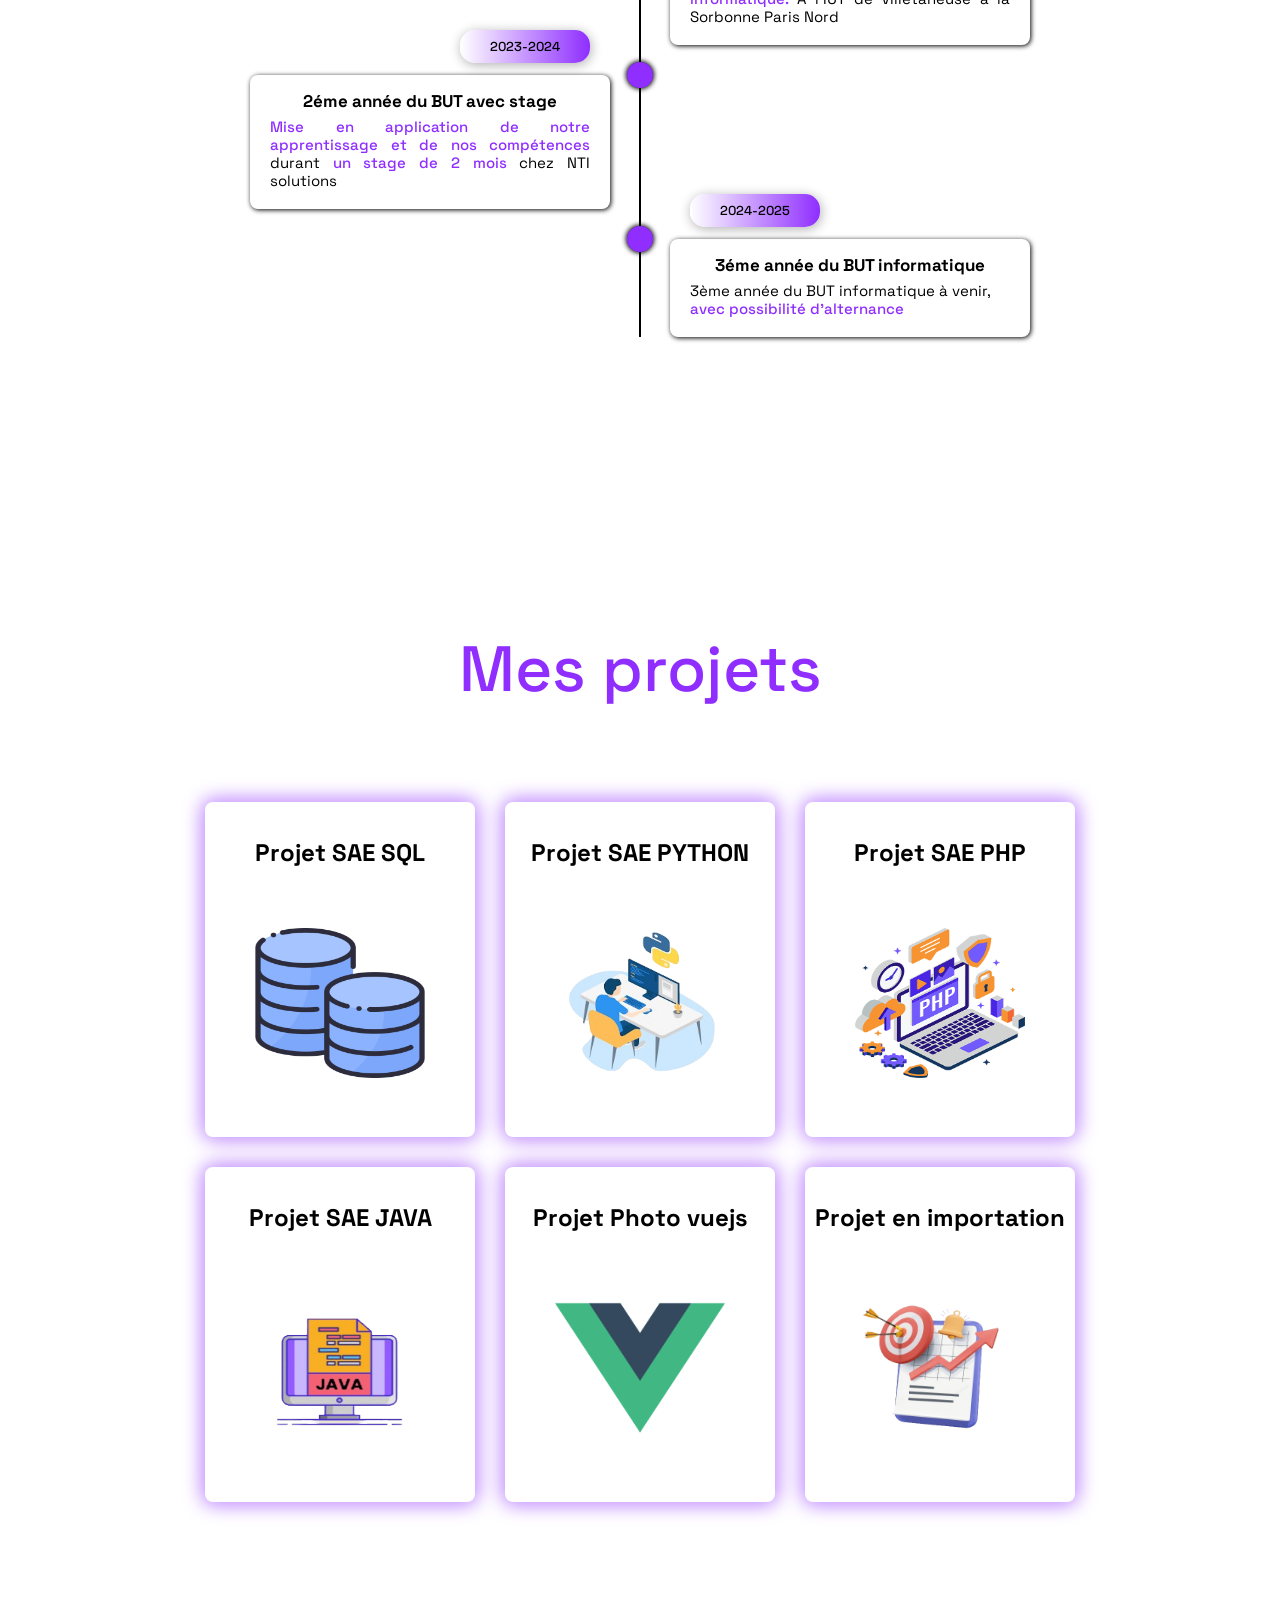
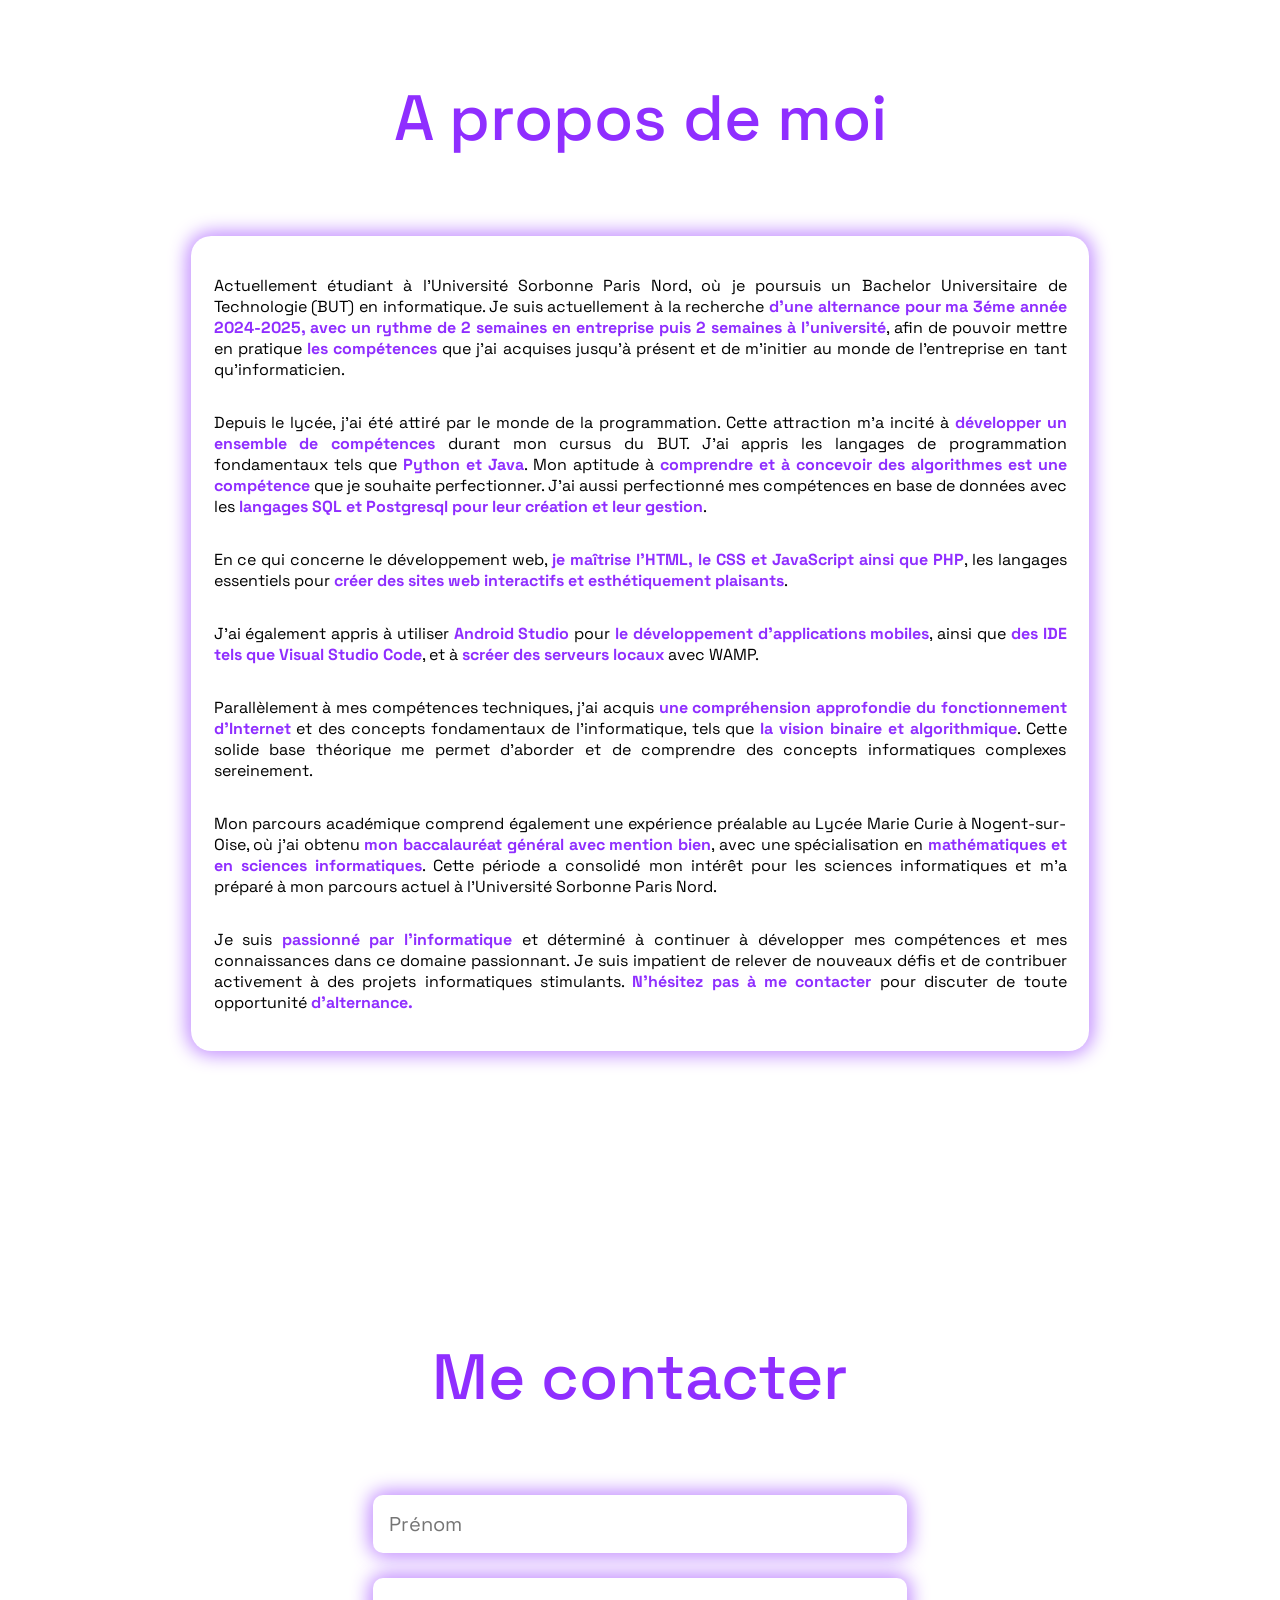
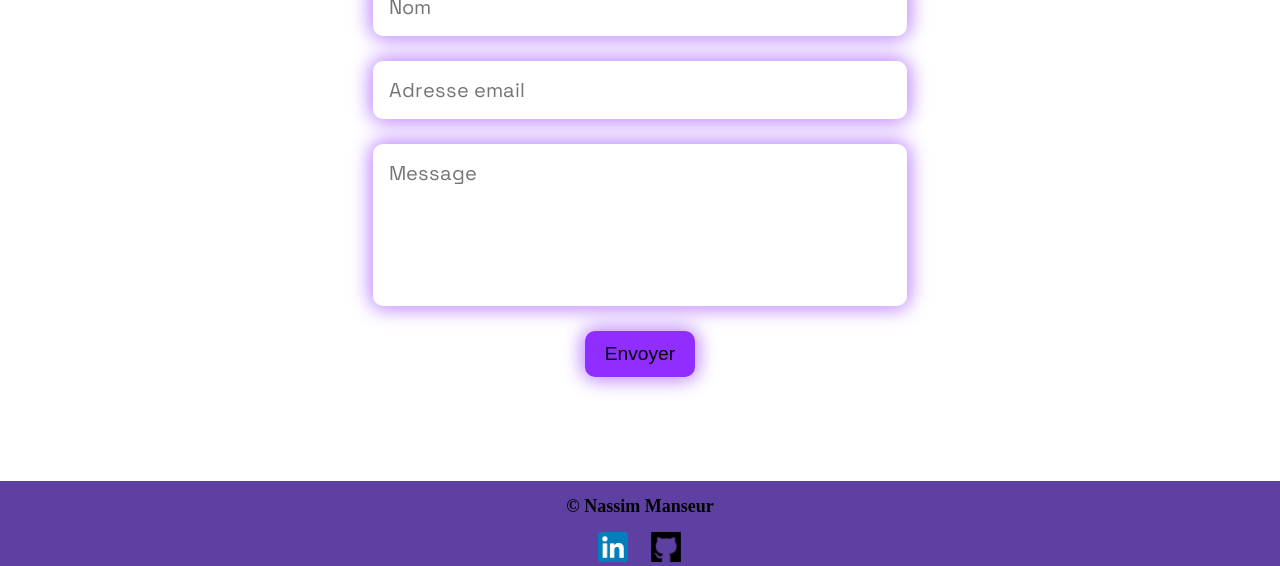
==== commit 528ee790: "ajout du site de photo dans projet" ====
--- a/index.html
+++ b/index.html
@@ -100,9 +100,9 @@
                 </a>
             </div>
             <div class="Projet">
-                <h2>Projet en importation</h2>
-                <a href="https://github.com/ManseurNassim/SAE2.01Java" target="_blank">
-                    <img src="img/Projetexemple.png" alt="Projet 5">
+                <h2>Projet Photo vuejs</h2>
+                <a href="https://nassimphotos.netlify.app/" target="_blank">
+                    <img src="img/vue.png" alt="Projet 5">
                 </a>
             </div>
             <div class="Projet">
--- a/styles.css
+++ b/styles.css
@@ -231,15 +231,7 @@
     height: 100vh; /* Prendre la hauteur de l'écran */
     width: 100vh; /* Prendre toute la largeur de l'écran */
 }
-#Projets {
-    display: flex;
-    justify-content: space-around;
-    align-items: center;
-    text-align: center;
-    flex-wrap: wrap; /* Permettre le retour à la ligne des éléments */
-    max-width: 100%;
-    max-height: 100%;
-}
+
 
 .sous-contenant{
     display: flex;
@@ -269,25 +261,41 @@
     max-width: 100%;
 }
 
-.projet {
-    flex: 1 1 calc(30% - 15px); /* Taille flexible pour s'adapter à la largeur */
-    margin: 10px;
-    padding: 20px;
+.Projet {
+    margin: 15px;
+    padding: 15px;
     box-sizing: border-box; /* Inclure la bordure dans la largeur */
     overflow: hidden; /* Cacher le contenu débordant */
-}
-
-.projet h2 {
+    background-color: var(--bg-color); /* Couleur de fond */
+    border-radius: 8px; /* Coins arrondis */
+    box-shadow: var(--box-shadow-hover); /* Ombre au survol */
+    transition: var(--transition-speed); /* Transition fluide */
+     /* Cacher le contenu débordant */
+    
+  }
+  
+  .Projet:hover {
+    box-shadow: var(--box-shadow); /* Ombre plus prononcée au survol */
+    transform: translateY(-5px); /* Légère translation vers le haut */
+  }
+  
+  .Projet h2 {
     white-space: nowrap; /* Empêcher le retour à la ligne du texte */
     overflow: hidden;
-    text-overflow: ellipsis; /* Ajouter des points de suspension */
-}
-
-.projet p {
-    white-space: nowrap; /* Empêcher le retour à la ligne du texte */
-    overflow: hidden;
-    text-overflow: ellipsis; /* Ajouter des points de suspension */
-}
+    text-overflow: ellipsis; /* Ajouter des points de suspension en cas de débordement */
+    font-family: "Space Grotesk", sans-serif; /* Police de caractères */
+    font-size: 1.5rem; /* Taille de la police */
+    color: var(--secondary-color); /* Couleur du texte */
+  }
+  
+  .Projet img {
+    padding: 40px;
+    width: 170px;
+    height: 150px; /* Image adaptative */
+    border-radius: 8px; /* Coins arrondis */
+  }
+
+
 p{
     font-family: "Space Grotesk", sans-serif; 
 	text-align: justify;
@@ -319,39 +327,7 @@
     max-width: 100%;
   }
 
-  .Projet {
-    margin: 10px;
-    padding: 10px;
-    box-sizing: border-box; /* Inclure la bordure dans la largeur */
-    overflow: hidden; /* Cacher le contenu débordant */
-    background-color: var(--bg-color); /* Couleur de fond */
-    border-radius: 8px; /* Coins arrondis */
-    box-shadow: var(--box-shadow-hover); /* Ombre au survol */
-    transition: var(--transition-speed); /* Transition fluide */
-    justify-content: space-around;
-    
-  }
-  
-  .Projet:hover {
-    box-shadow: var(--box-shadow); /* Ombre plus prononcée au survol */
-    transform: translateY(-5px); /* Légère translation vers le haut */
-  }
-  
-  .Projet h2 {
-    white-space: nowrap; /* Empêcher le retour à la ligne du texte */
-    overflow: hidden;
-    text-overflow: ellipsis; /* Ajouter des points de suspension en cas de débordement */
-    font-family: "Space Grotesk", sans-serif; /* Police de caractères */
-    font-size: 1.5rem; /* Taille de la police */
-    color: var(--secondary-color); /* Couleur du texte */
-  }
-  
-  .Projet img {
-    padding: 40px;
-    width: 170px;
-    height: 150px; /* Image adaptative */
-    border-radius: 8px; /* Coins arrondis */
-  }
+
 
 /* FIN CONTENT PRINCIPALE */
 
@@ -393,11 +369,7 @@
     cursor: pointer;
 }
 
-.card-image{
-    position: relative;
-    height: 150px;
-    width: 150px;
-}
+
 
 
 
@@ -555,6 +527,7 @@
     max-height: 100%;}
 
 .contenant{
+    margin-top: 15%;
     max-width: 100%;
     max-height: 100%;
 }
@@ -563,46 +536,14 @@
     max-height: 100%;
 }
 
-@media only screen and (min-width:798px) and (max-width: 1100px) {
-	.Parcours{
-		width: 80%;
-	}
-}
-
-@media only screen and (max-width: 798px) {
-	.Parcours{
-		width: 70%;
-		transform: translateX(20px);
-	}
-	.Parcours ul::after{
-		left: -40px;
-	}
-	.Parcours ul li {
-		width: 100%;
-		float: none;
-		clear: none;
-		margin-bottom: 80px;
-	}
-	.Parcours ul li .circle{
-		left: -40px;
-		transform: translate(-50%, -50%);
-	}
-	.Parcours ul li .date{
-		left: 20px;
-	}
-	.Parcours ul li:nth-child(odd) {
-		transform: translateX(0px);
-		text-align: left;
-	}
-	.Parcours ul li:nth-child(even) {
-		transform: translateX(0px);
-	}
-}
 
 
 /* Media queries pour les écrans de petite taille (téléphones) */
 @media only screen and (max-width: 1000px) {
     /* Réduire la taille du titre si nécessaire */
+    header{
+        margin-bottom: 40%;
+    }
     #Accueil {
         z-index: 999;
     }
@@ -611,9 +552,18 @@
         font-weight: 400;
         font-size: 2.5rem;
         line-height: 1.3;
-        padding: 3%;
-    
-    }
+        padding: 4%;
+        margin-bottom: 50px;
+    
+    }
+    .Projet h2 {
+        height:50px ;
+        width: 100px;
+        white-space: wrap; /* Empêcher le retour à la ligne du texte */
+        font-family: "Space Grotesk", sans-serif; /* Police de caractères */
+        font-size: 1rem; /* Taille de la police */
+        color: var(--secondary-color); /* Couleur du texte */
+      }
     #titre{
         padding: 0;
     }
@@ -691,7 +641,7 @@
     .menu button {
         margin-right: 50%;
         font-weight: 400;
-        font-size: 95%;
+        font-size: 85%;
         color: var(--secondary-color);
         border: var(--main-color) 0px solid;
     }
@@ -704,11 +654,41 @@
     div{ 
 
     }
-
+    .Projet {
+        display: flex;
+        flex-direction: column;
+
+
+
+    }
+    .Projet img{
+        max-width: 100px;
+        max-height: 100px;
+        padding: 0%;
+        margin: 0%;
+    }
+    #Projets,#Apropos{
+        margin-bottom: 80%;
+    }
+    .conteneur {
+        display: flex;
+        justify-content: center;
+        align-items: center;
+        flex-direction: row;
+        padding: auto;
+        margin: auto;
+
+      }
+
+      .contenant{
+        max-width: 100%;
+        max-height: 100%;
+    }
 
 	.Parcours{
 		width: 70%;
 		transform: translateX(20px);
+        margin-bottom: 50%;
 	}
 	.Parcours ul::after{
 		left: -40px;
@@ -738,3 +718,23 @@
     
     /* FIN MENU ACCUEIL */
 }
+@media only screen and (min-height: 1000px) {
+    .menu {
+        border-radius: 20px;
+        top: 0;
+        right:0;
+        height: 47px;
+        width: 10%;
+        margin: 1%;
+    }
+    .expanded{
+        width: 76%;
+    }
+    .menu button {
+        margin-right: 50%;
+        font-weight: 400;
+        font-size: 150%;
+        color: var(--secondary-color);
+        border: var(--main-color) 0px solid;
+    }
+}
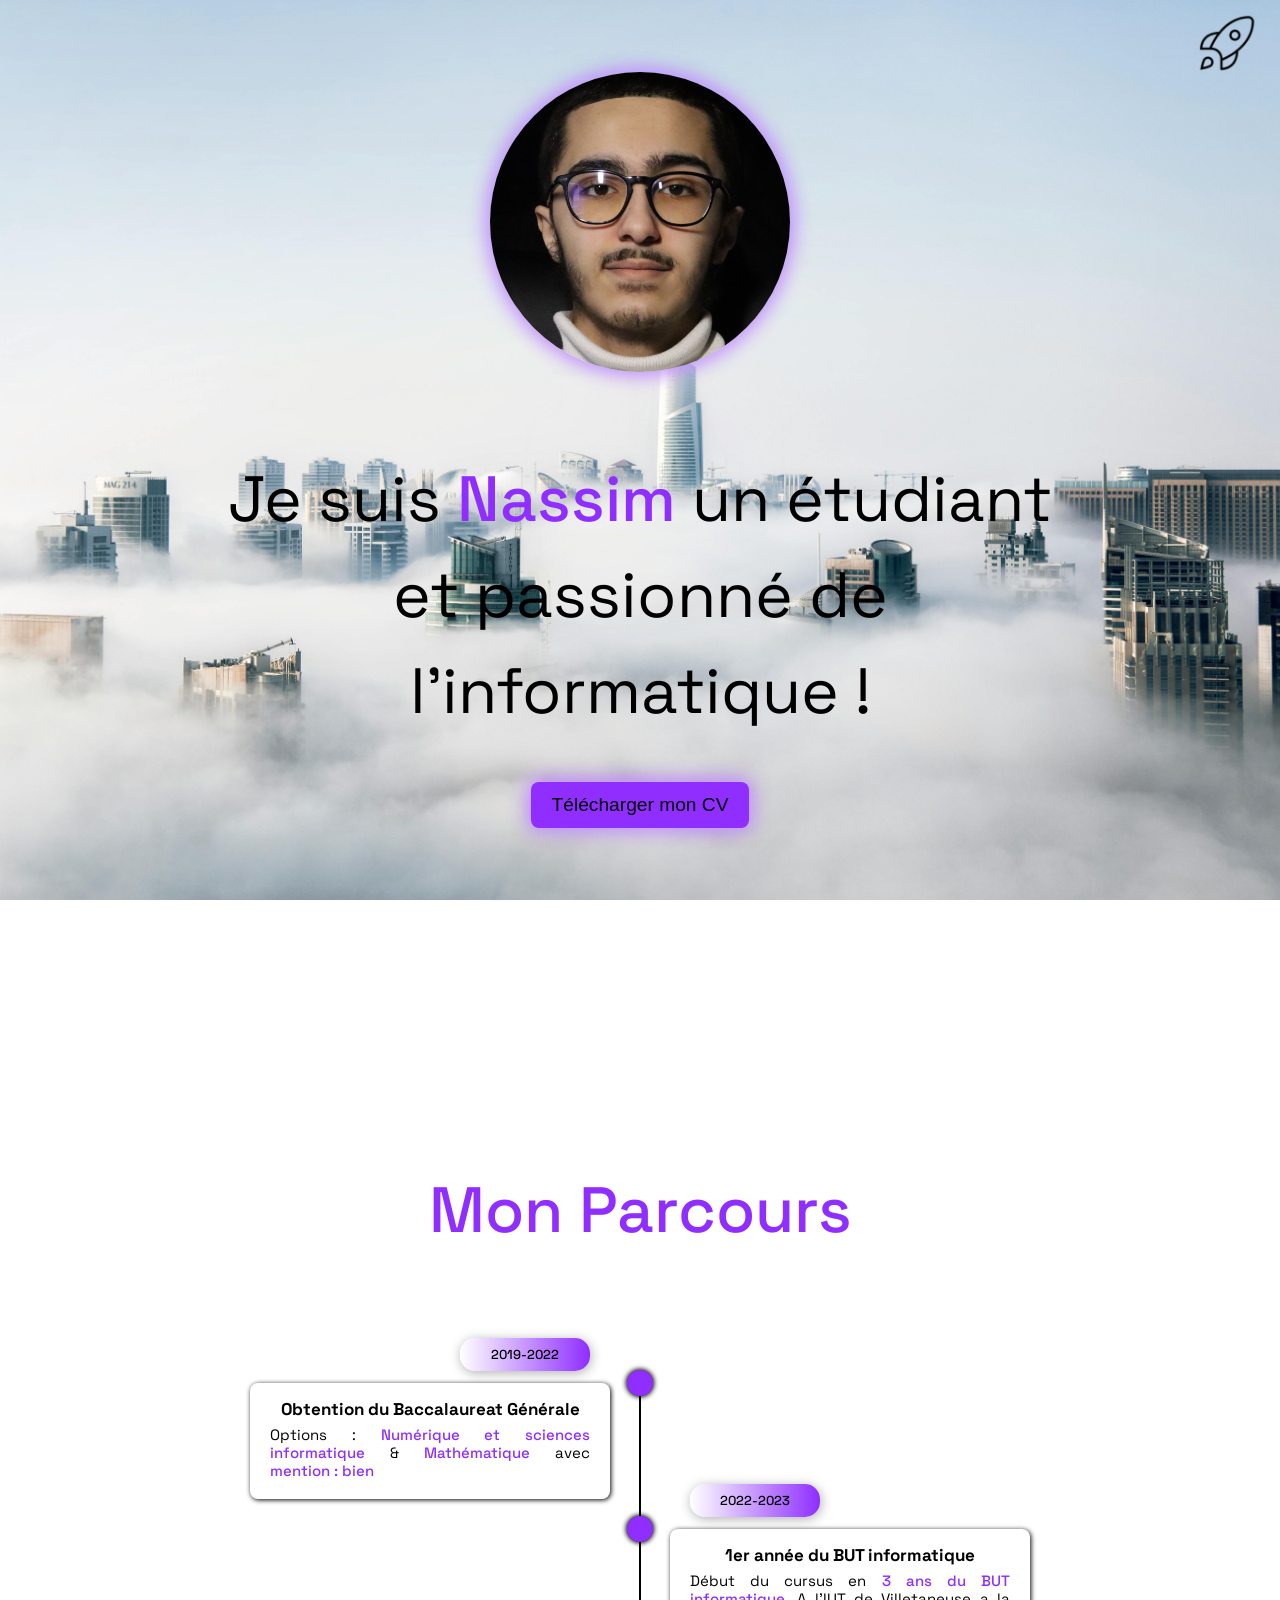
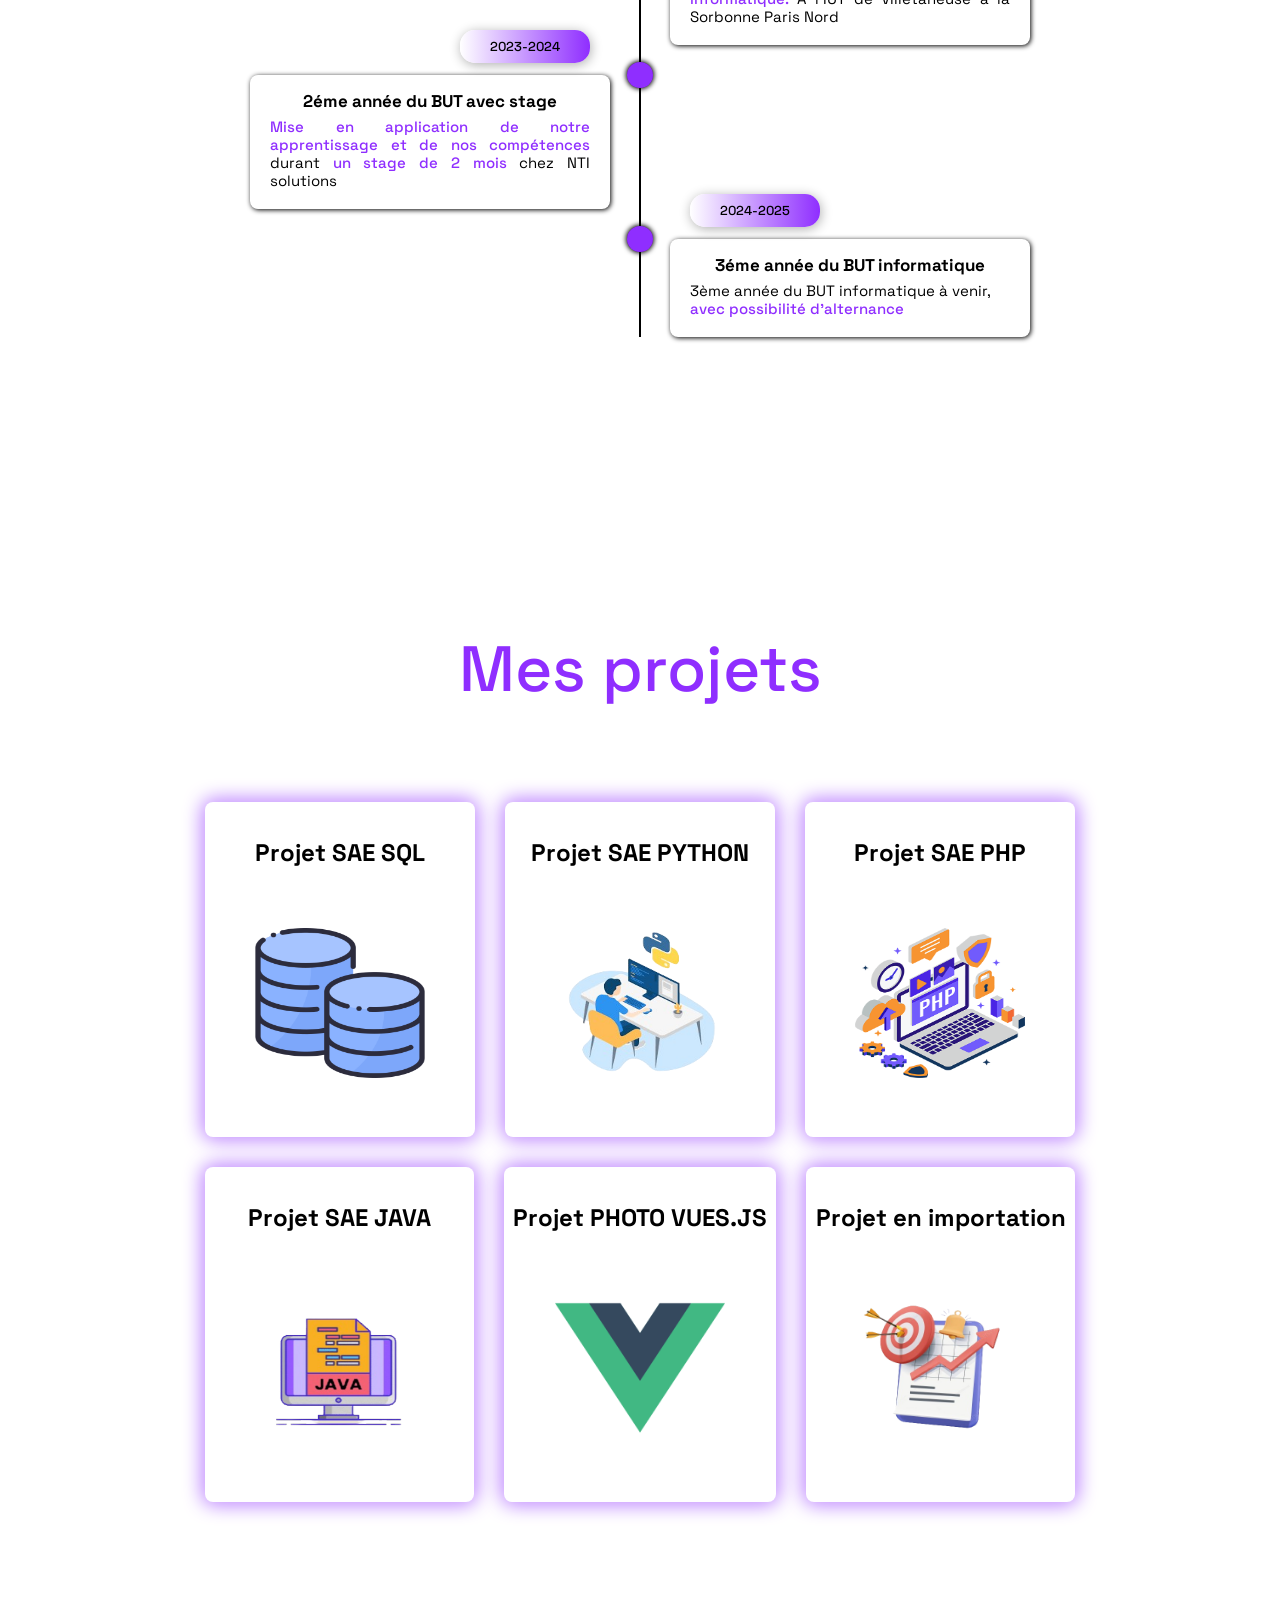
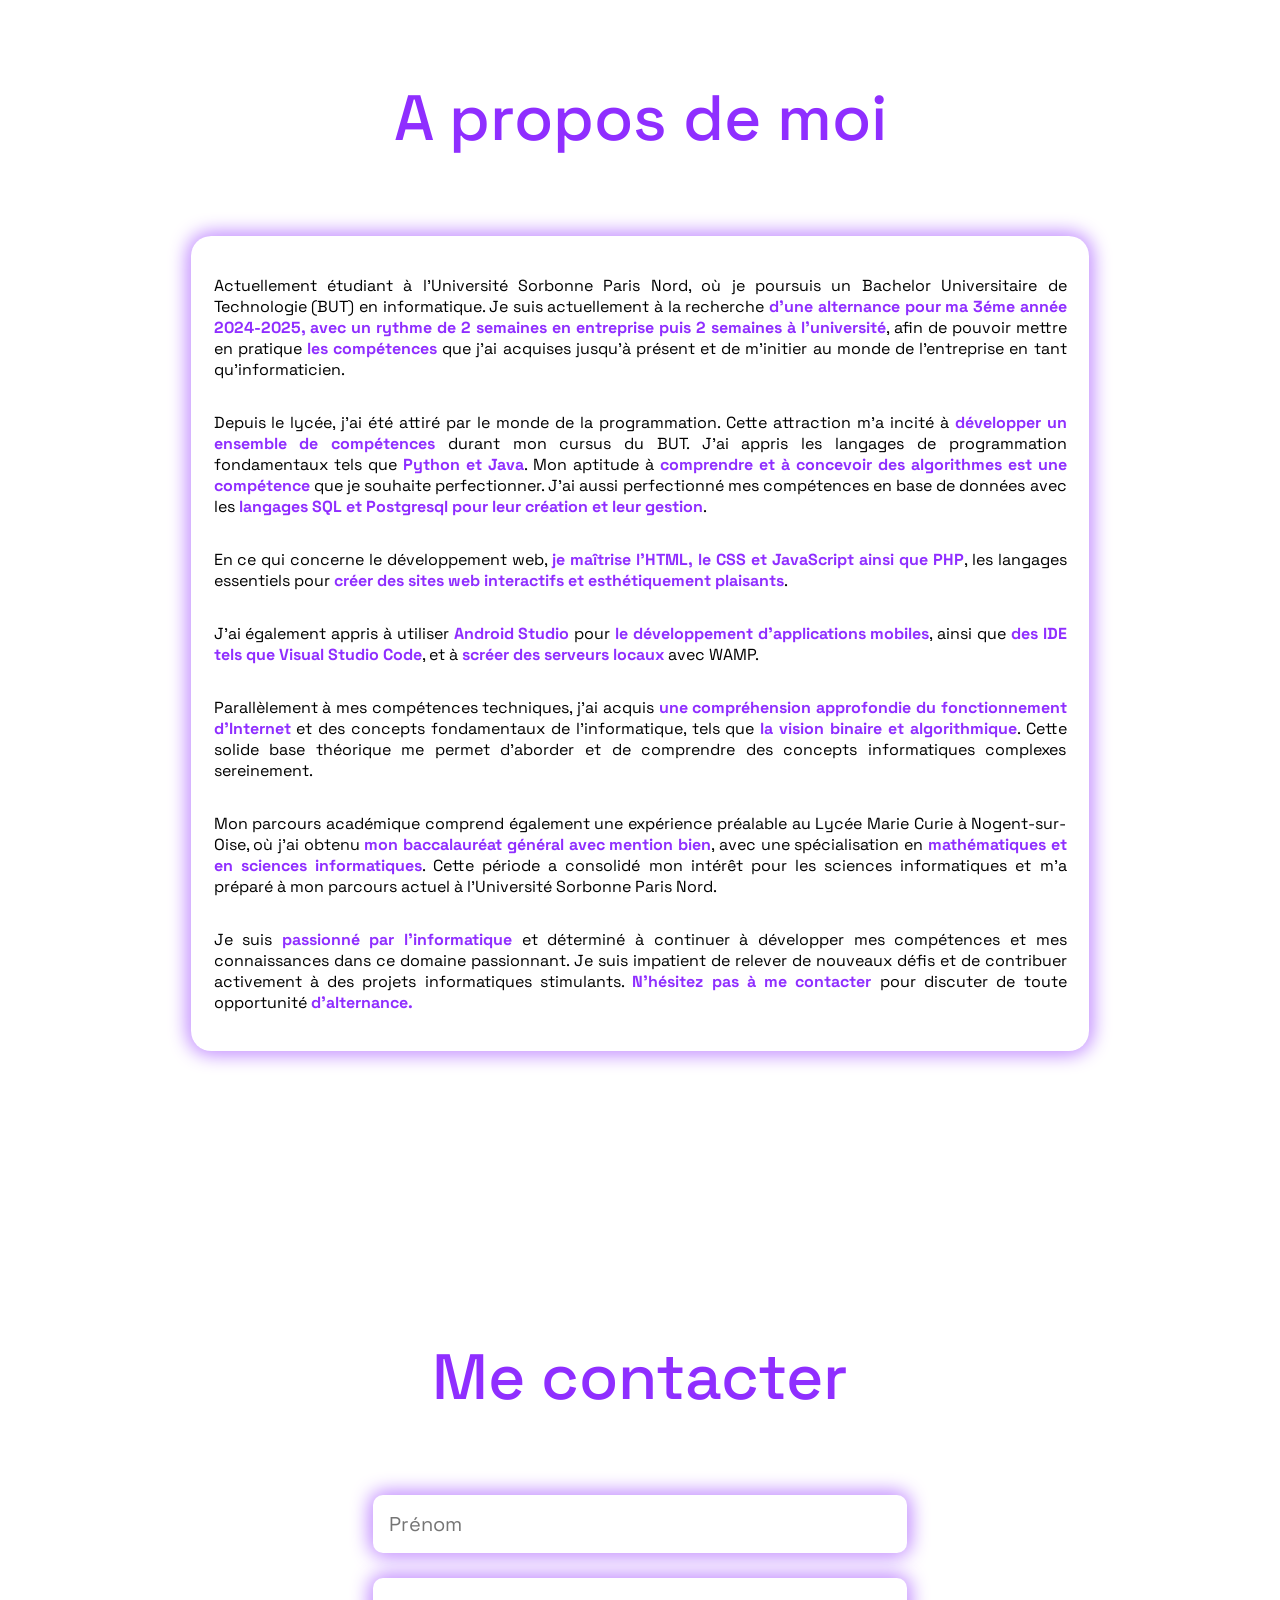
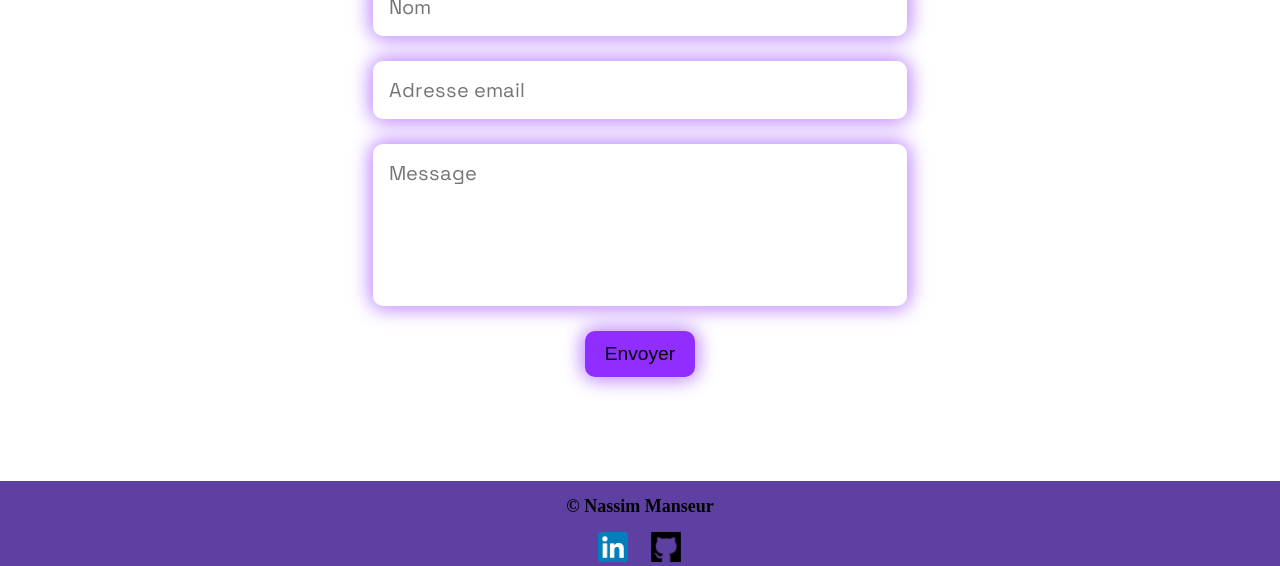
==== commit 20d4e3a4: "correction CV" ====
--- a/index.html
+++ b/index.html
@@ -100,7 +100,7 @@
                 </a>
             </div>
             <div class="Projet">
-                <h2>Projet Photo vuejs</h2>
+                <h2>Projet PHOTO VUES.JS</h2>
                 <a href="https://nassimphotos.netlify.app/" target="_blank">
                     <img src="img/vue.png" alt="Projet 5">
                 </a>
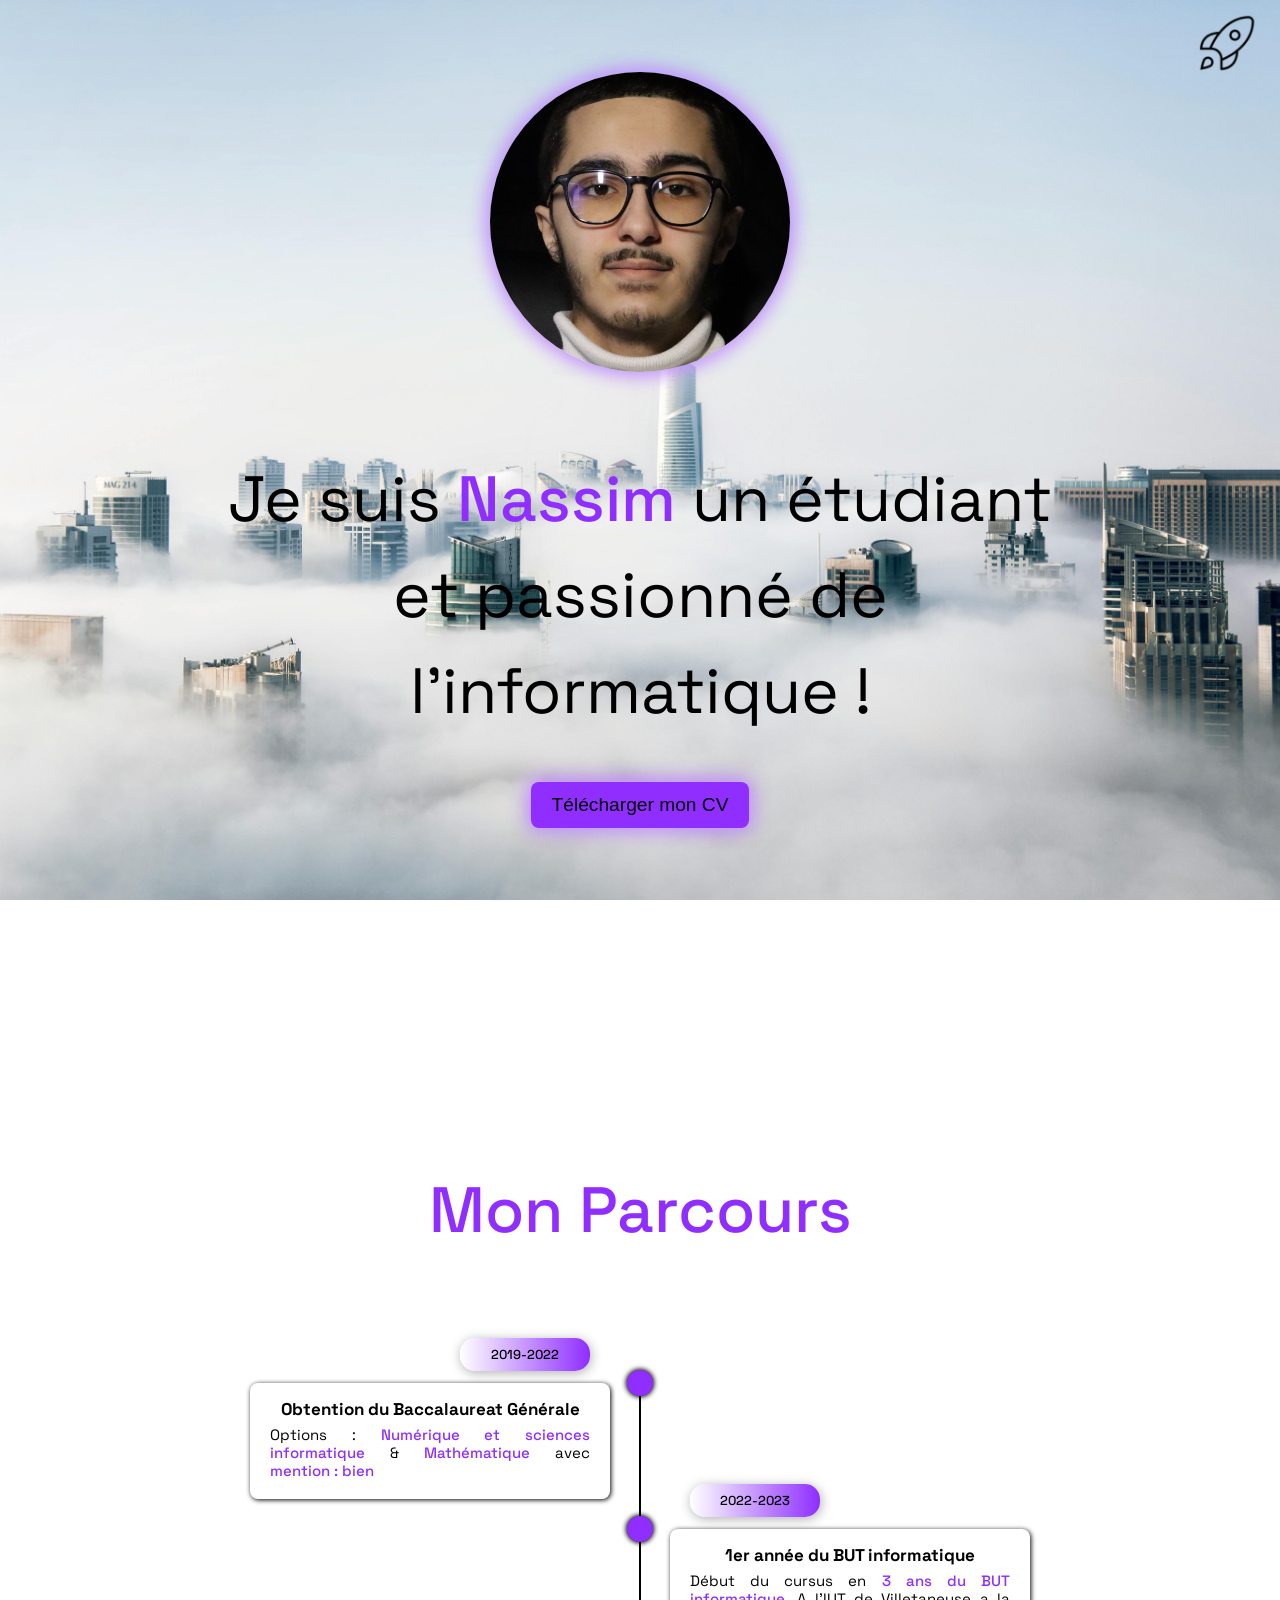
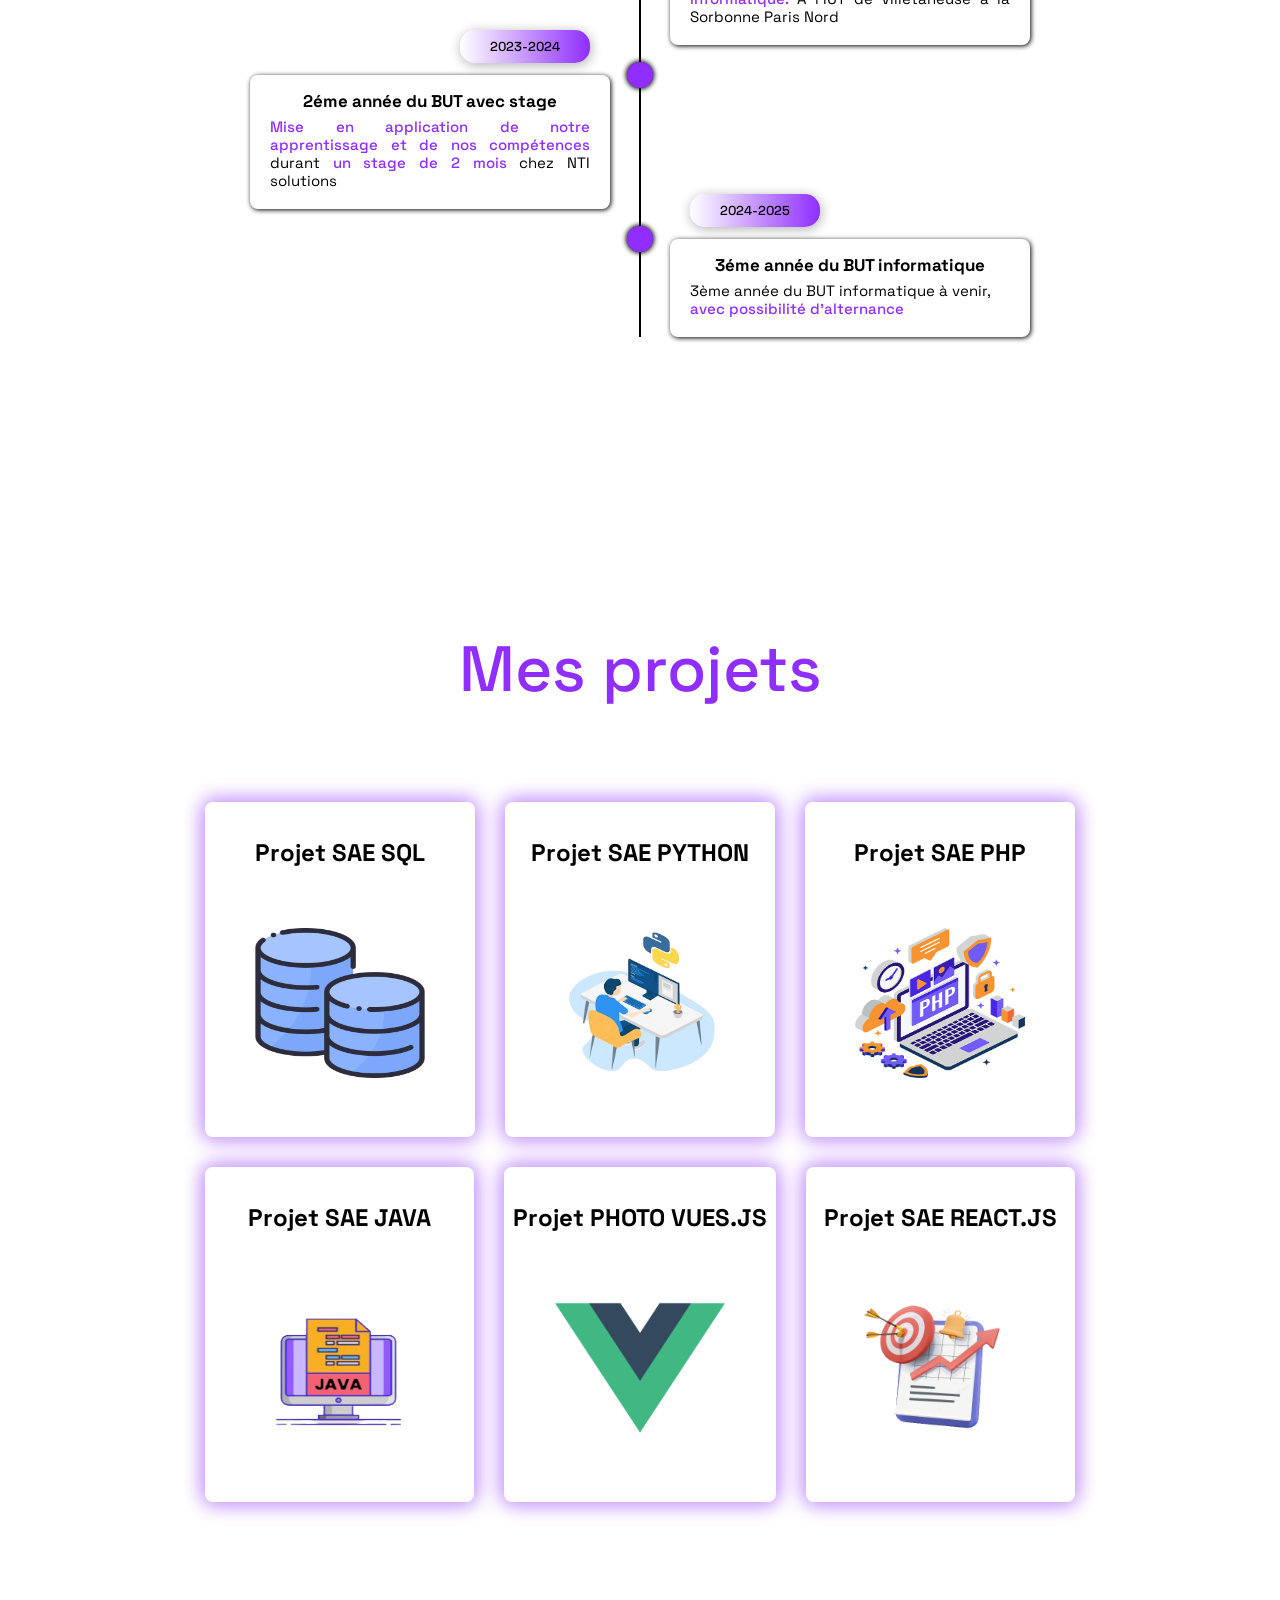
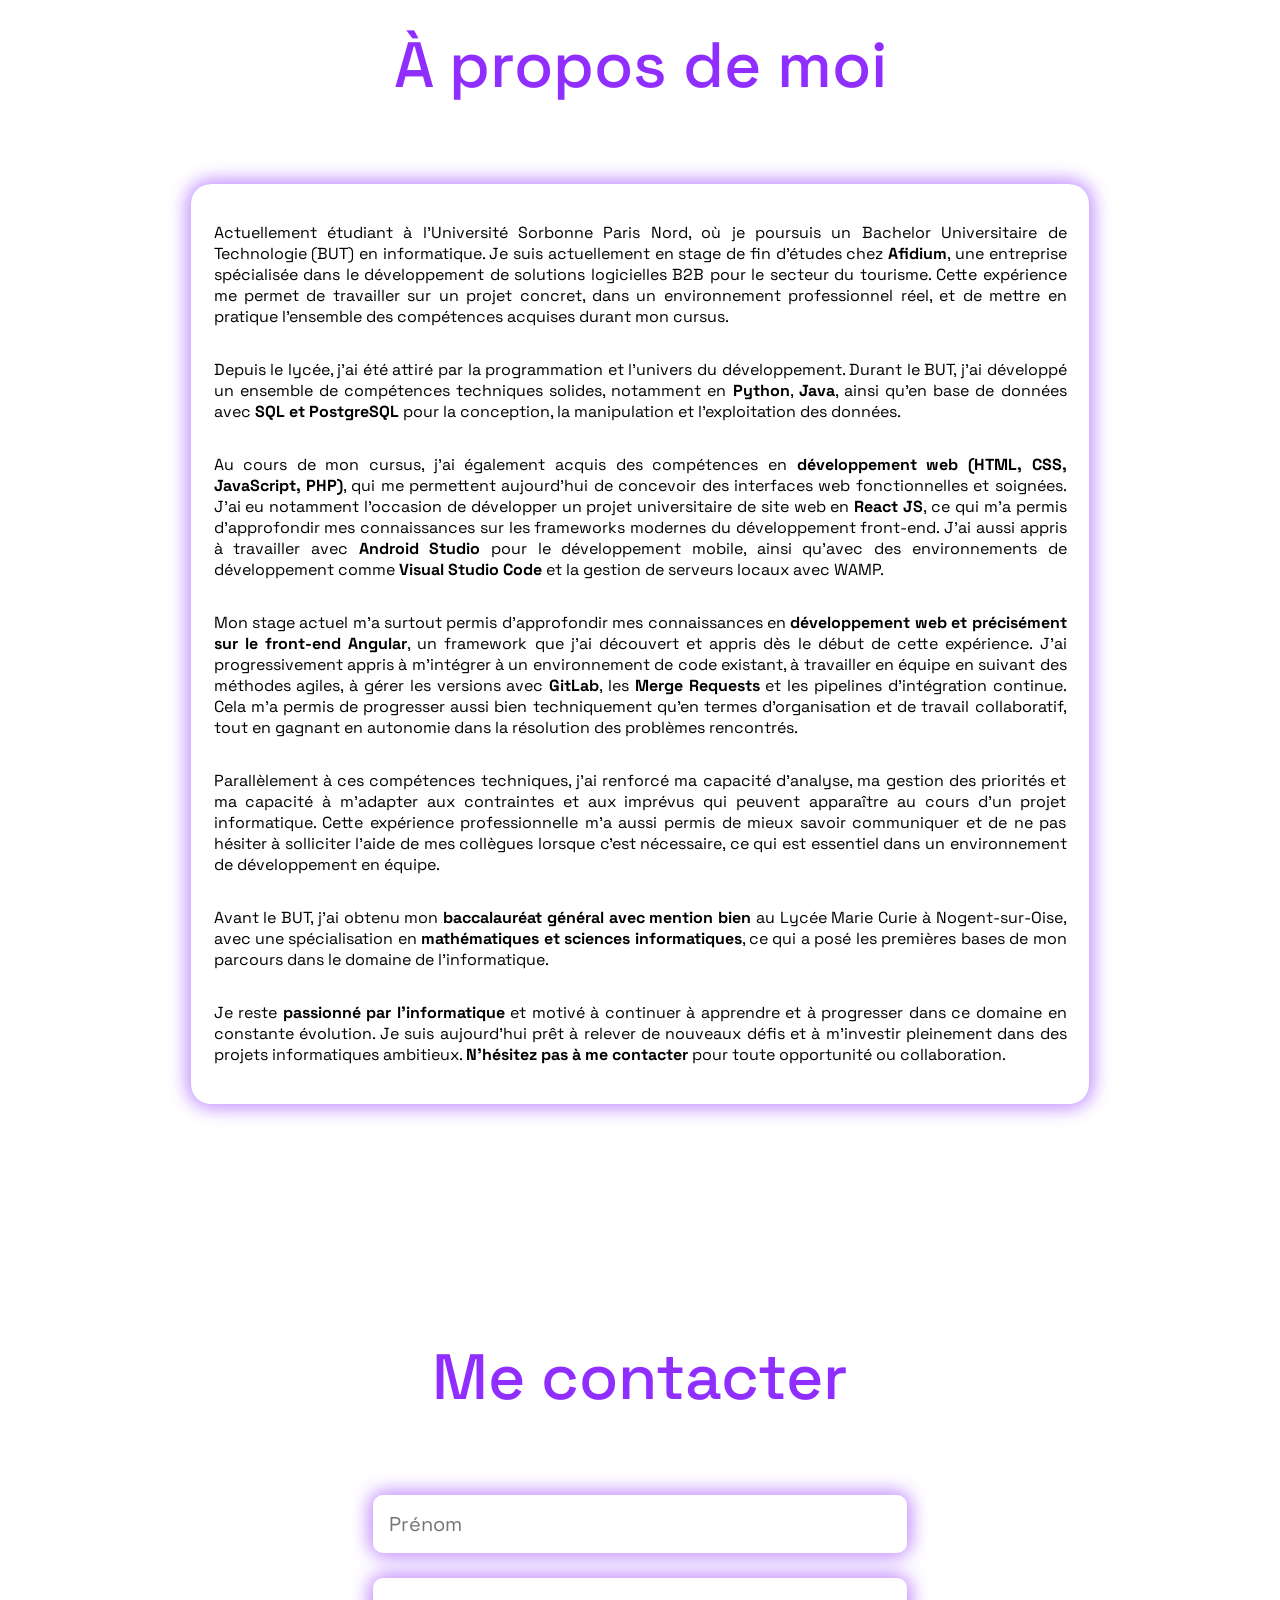
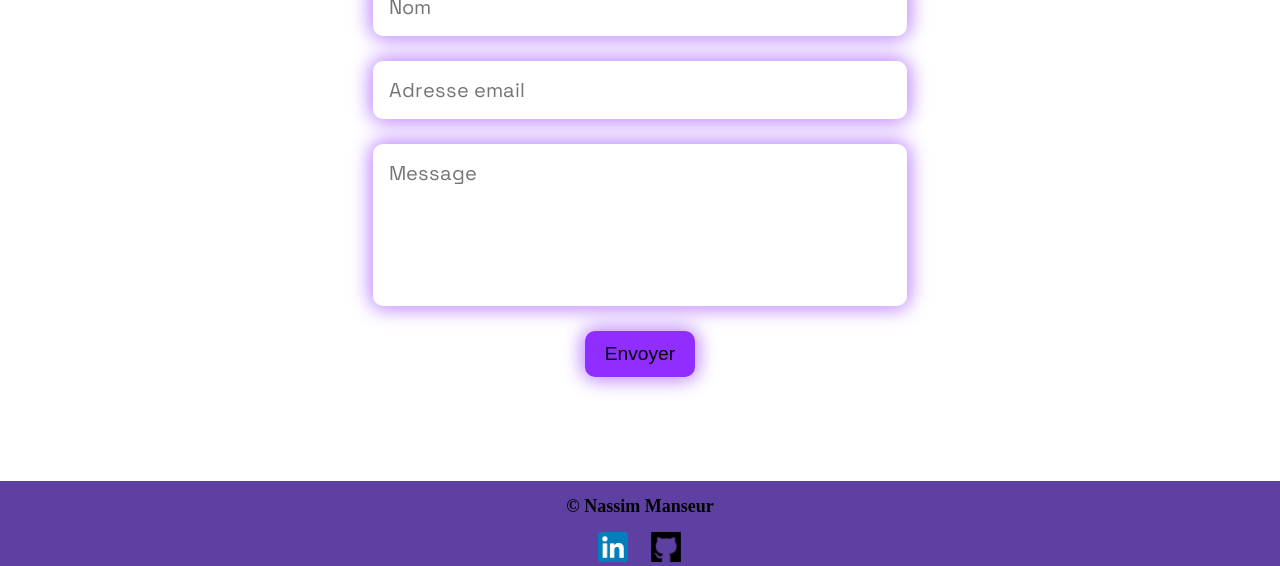
==== commit d4d7c1d0: "mise a jour CV + Portfolio" ====
--- a/index.html
+++ b/index.html
@@ -106,11 +106,12 @@
                 </a>
             </div>
             <div class="Projet">
-                <h2>Projet en importation</h2>
-                <a href="https://github.com/ManseurNassim/SAE2.01Java" target="_blank">
+                <h2>Projet SAE REACT.JS</h2>
+                <a href="https://youtu.be/Va5pQMZbCtI" target="_blank">
                     <img src="img/Projetexemple.png" alt="Projet 6">
                 </a>
             </div>
+
         </div>
          </div>
         <!-- Ajoutez d'autres éléments avec la classe .projet au besoin -->
@@ -118,22 +119,18 @@
     
     
     <div id="Apropos" class="contenant">
-        
-            <h1><span>A propos de moi</span></h1>
-            <div class="sous-contenant1">
-            <p>Actuellement étudiant à l'Université Sorbonne Paris Nord, où je poursuis un Bachelor Universitaire de Technologie (BUT) en informatique. Je suis actuellement à la recherche <span><strong>d'une alternance pour ma 3éme année 2024-2025, avec un rythme de 2 semaines en entreprise puis 2 semaines à l'université</strong></span>, afin de pouvoir mettre en pratique <span><strong>les compétences</strong></span> que j'ai acquises jusqu'à présent et de m'initier au monde de l'entreprise en tant qu'informaticien.</p>
-            <p>Depuis le lycée, j'ai été attiré par le monde de la programmation. Cette attraction m'a incité à <span><strong>développer un ensemble de compétences</strong></span> durant mon cursus du BUT. J'ai appris les langages de programmation fondamentaux tels que <span><strong>Python et Java</strong></span>. Mon aptitude à <span><strong>comprendre et à concevoir des algorithmes est une compétence</strong></span> que je souhaite perfectionner. J'ai aussi perfectionné mes compétences en base de données avec les <span><strong>langages SQL et Postgresql pour leur création et leur gestion</strong></span>.</p>
-        
-            <p>En ce qui concerne le développement web, <span><strong>je maîtrise l'HTML, le CSS et JavaScript ainsi que PHP</strong></span>, les langages essentiels pour <span><strong>créer des sites web interactifs et esthétiquement plaisants</strong></span>.</p>
-            <p>J'ai également appris à utiliser <span><strong>Android Studio</strong></span> pour <span><strong>le développement d'applications mobiles</strong></span>, ainsi que <span><strong>des IDE tels que Visual Studio Code</strong></span>, et à <span><strong>scréer des serveurs locaux</strong></span> avec WAMP.</p>
-            <p>Parallèlement à mes compétences techniques, j'ai acquis <span><strong>une compréhension approfondie du fonctionnement d'Internet</strong></span> et des concepts fondamentaux de l'informatique, tels que <span><strong>la vision binaire et algorithmique</strong></span>. Cette solide base théorique me permet d'aborder et de comprendre des concepts informatiques complexes sereinement.</p>
-        
-            <p>Mon parcours académique comprend également une expérience préalable au Lycée Marie Curie à Nogent-sur-Oise, où j'ai obtenu <span><strong>mon baccalauréat général avec mention bien</strong></span>, avec une spécialisation en <span><strong>mathématiques et en sciences informatiques</strong></span>. Cette période a consolidé mon intérêt pour les sciences informatiques et m'a préparé à mon parcours actuel à l'Université Sorbonne Paris Nord.</p>
-        
-            <p>Je suis <span><strong>passionné par l'informatique</strong></span> et déterminé à continuer à développer mes compétences et mes connaissances dans ce domaine passionnant. Je suis impatient de relever de nouveaux défis et de contribuer activement à des projets informatiques stimulants. <span><strong>N'hésitez pas à me contacter</strong></span> pour discuter de toute opportunité <span><strong>d'alternance.</strong></span></d></p>
+
+        <h1><span>À propos de moi</span></h1>
+        <div class="sous-contenant1">
+        <p>Actuellement étudiant à l'Université Sorbonne Paris Nord, où je poursuis un Bachelor Universitaire de Technologie (BUT) en informatique. Je suis actuellement en stage de fin d’études chez <strong>Afidium</strong>, une entreprise spécialisée dans le développement de solutions logicielles B2B pour le secteur du tourisme. Cette expérience me permet de travailler sur un projet concret, dans un environnement professionnel réel, et de mettre en pratique l’ensemble des compétences acquises durant mon cursus.</p>
+        <p>Depuis le lycée, j’ai été attiré par la programmation et l’univers du développement. Durant le BUT, j’ai développé un ensemble de compétences techniques solides, notamment en <strong>Python</strong>, <strong>Java</strong>, ainsi qu’en base de données avec <strong>SQL et PostgreSQL</strong> pour la conception, la manipulation et l’exploitation des données.</p>
+        <p>Au cours de mon cursus, j’ai également acquis des compétences en <strong>développement web (HTML, CSS, JavaScript, PHP)</strong>, qui me permettent aujourd’hui de concevoir des interfaces web fonctionnelles et soignées. J’ai eu notamment l’occasion de développer un projet universitaire de site web en <strong>React JS</strong>, ce qui m’a permis d’approfondir mes connaissances sur les frameworks modernes du développement front-end. J’ai aussi appris à travailler avec <strong>Android Studio</strong> pour le développement mobile, ainsi qu’avec des environnements de développement comme <strong>Visual Studio Code</strong> et la gestion de serveurs locaux avec WAMP.</p>
+        <p>Mon stage actuel m’a surtout permis d’approfondir mes connaissances en <strong>développement web et précisément sur le front-end Angular</strong>, un framework que j’ai découvert et appris dès le début de cette expérience. J’ai progressivement appris à m’intégrer à un environnement de code existant, à travailler en équipe en suivant des méthodes agiles, à gérer les versions avec <strong>GitLab</strong>, les <strong>Merge Requests</strong> et les pipelines d’intégration continue. Cela m’a permis de progresser aussi bien techniquement qu’en termes d’organisation et de travail collaboratif, tout en gagnant en autonomie dans la résolution des problèmes rencontrés.</p>
+        <p>Parallèlement à ces compétences techniques, j’ai renforcé ma capacité d’analyse, ma gestion des priorités et ma capacité à m’adapter aux contraintes et aux imprévus qui peuvent apparaître au cours d’un projet informatique. Cette expérience professionnelle m’a aussi permis de mieux savoir communiquer et de ne pas hésiter à solliciter l’aide de mes collègues lorsque c’est nécessaire, ce qui est essentiel dans un environnement de développement en équipe.</p>
+        <p>Avant le BUT, j’ai obtenu mon <strong>baccalauréat général avec mention bien</strong> au Lycée Marie Curie à Nogent-sur-Oise, avec une spécialisation en <strong>mathématiques et sciences informatiques</strong>, ce qui a posé les premières bases de mon parcours dans le domaine de l’informatique.</p>
+        <p>Je reste <strong>passionné par l’informatique</strong> et motivé à continuer à apprendre et à progresser dans ce domaine en constante évolution. Je suis aujourd’hui prêt à relever de nouveaux défis et à m’investir pleinement dans des projets informatiques ambitieux. <strong>N’hésitez pas à me contacter</strong> pour toute opportunité ou collaboration.</p>
         
         </div>
-        <!-- Contenu conservé -->
     </div>
 
     <div id="Contact" class="contenant">
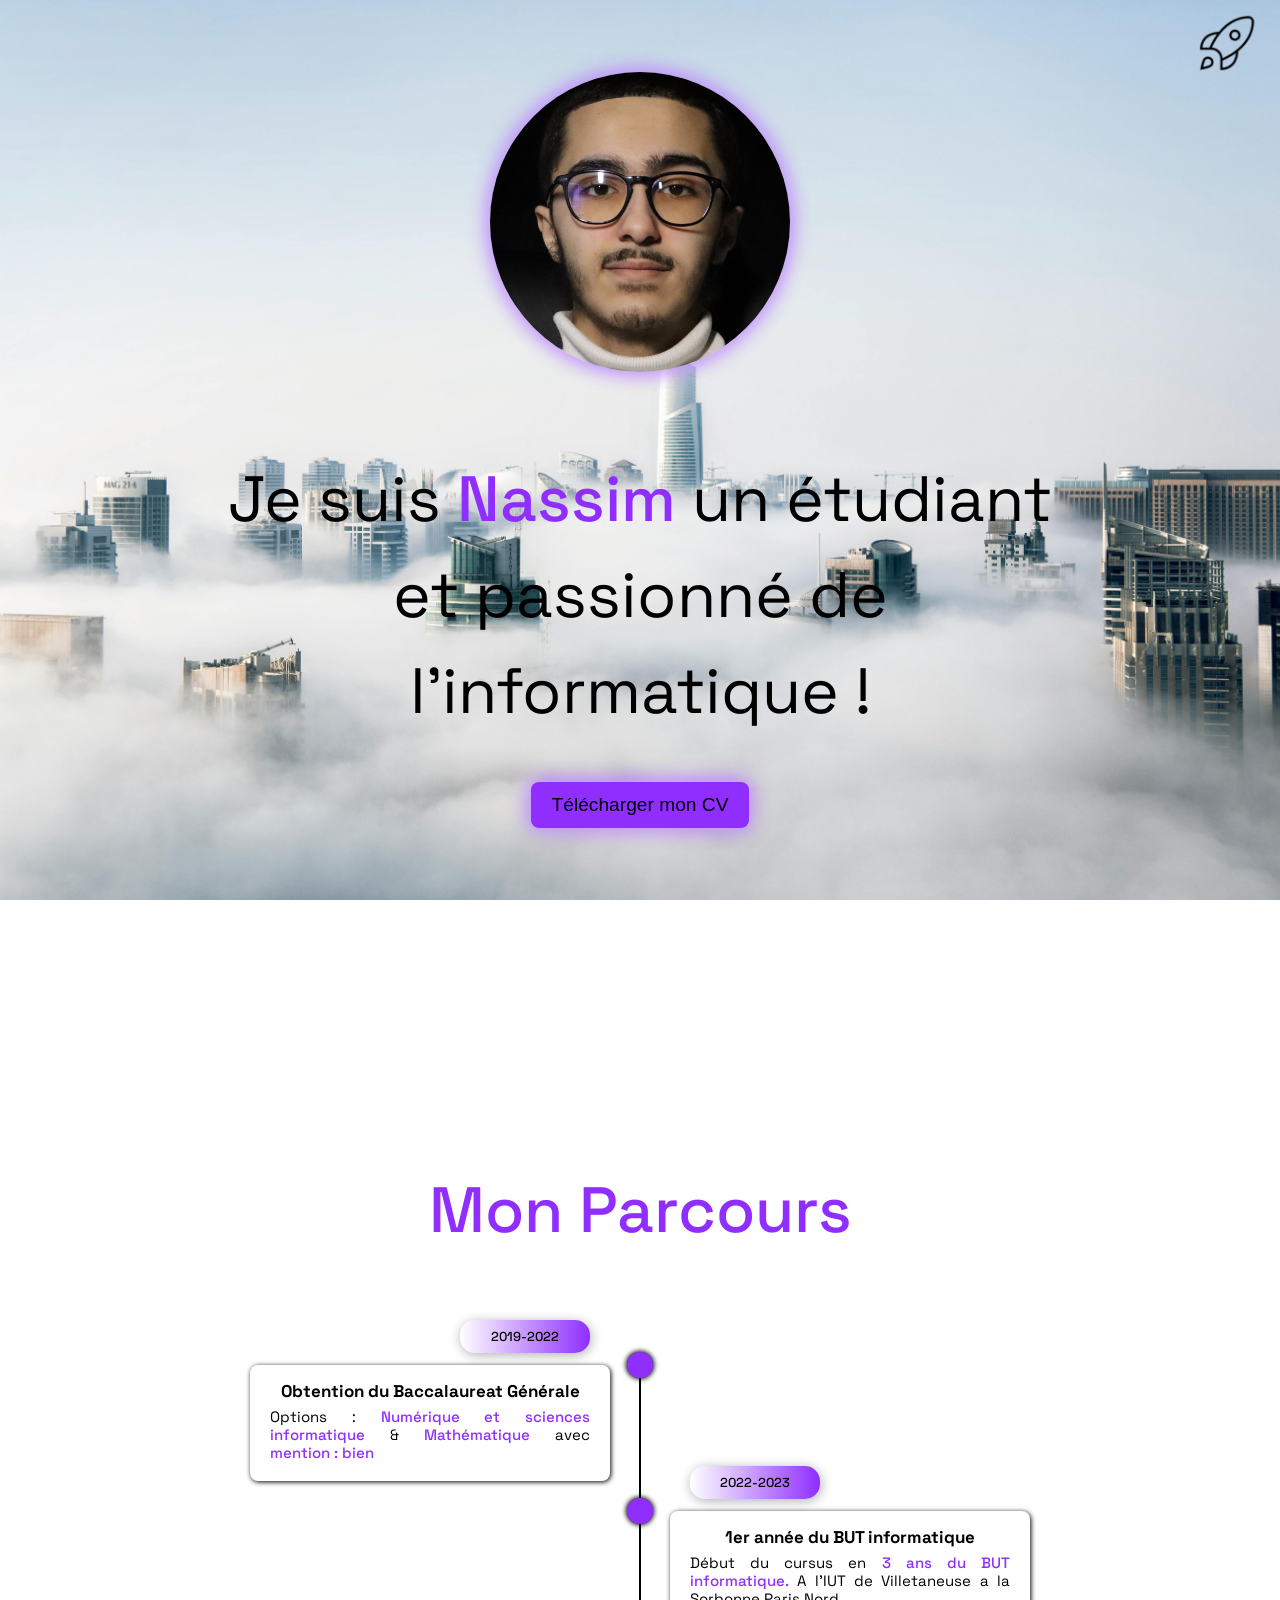
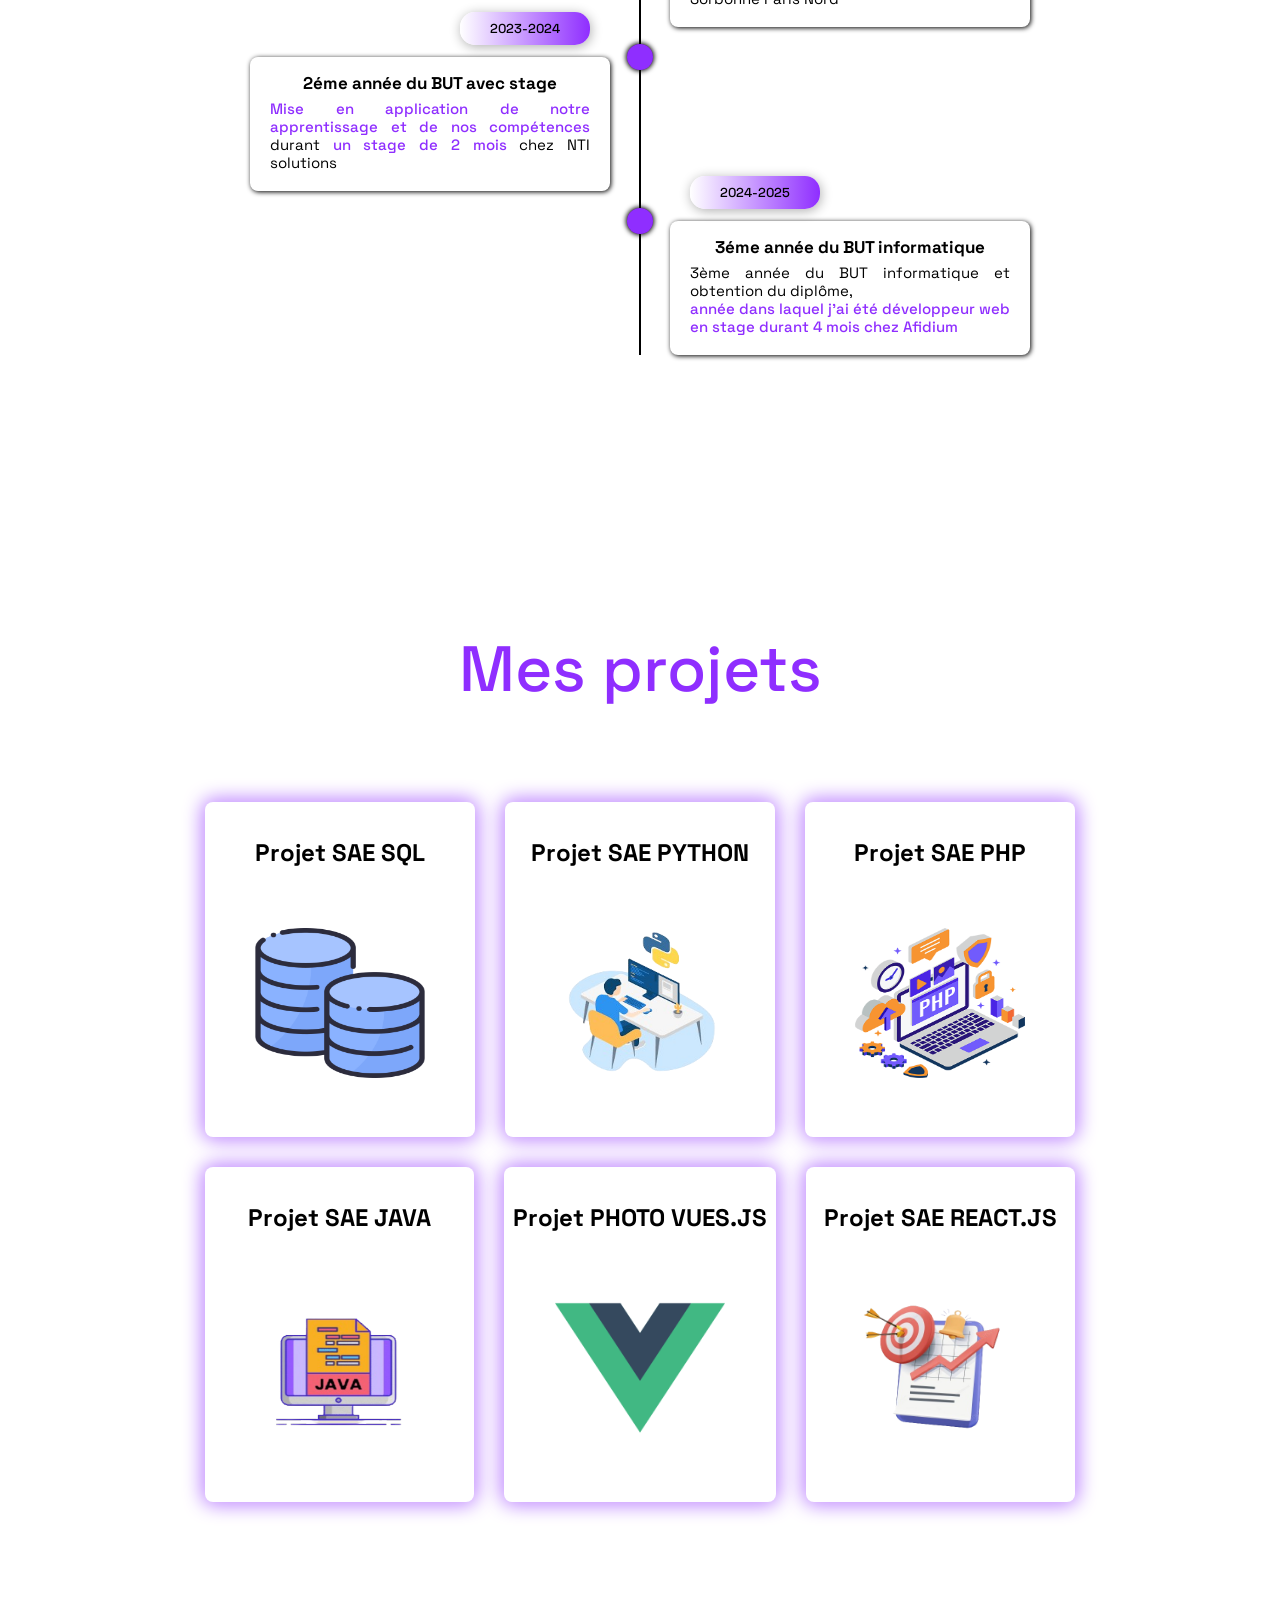
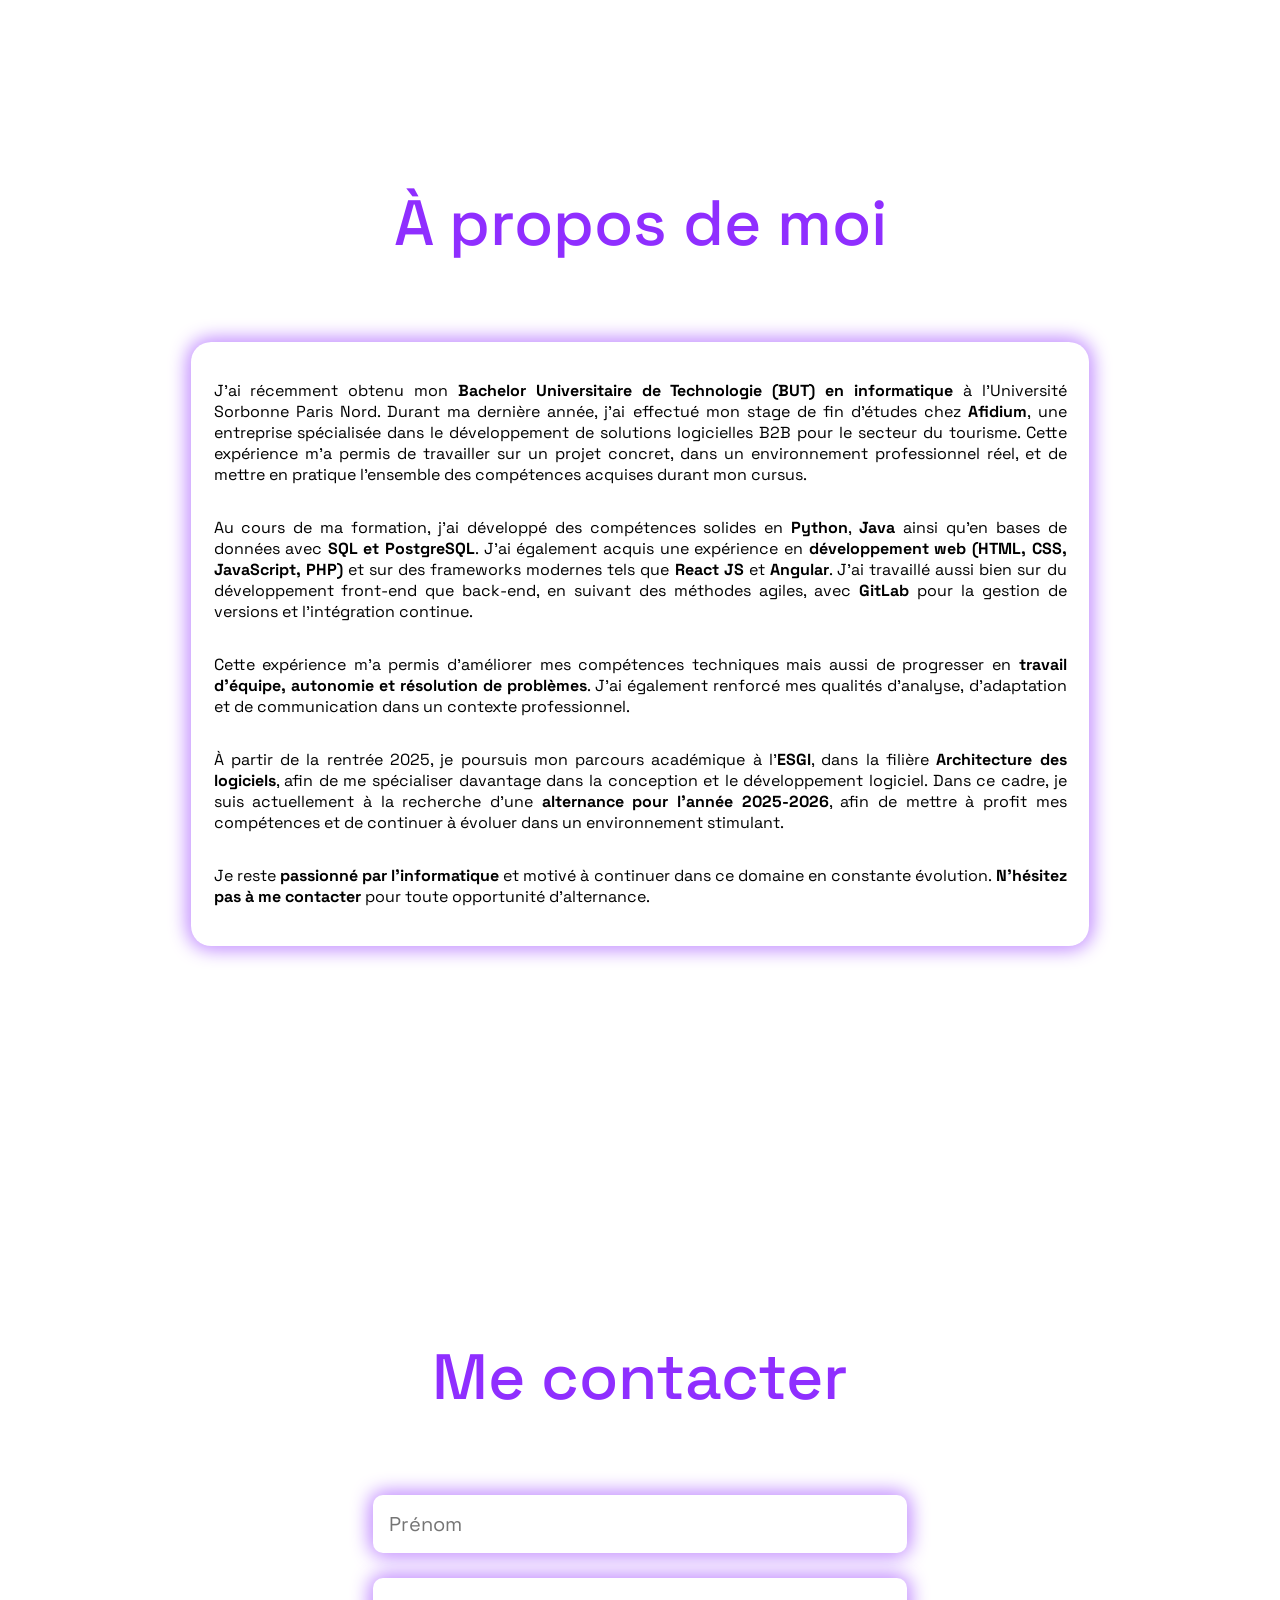
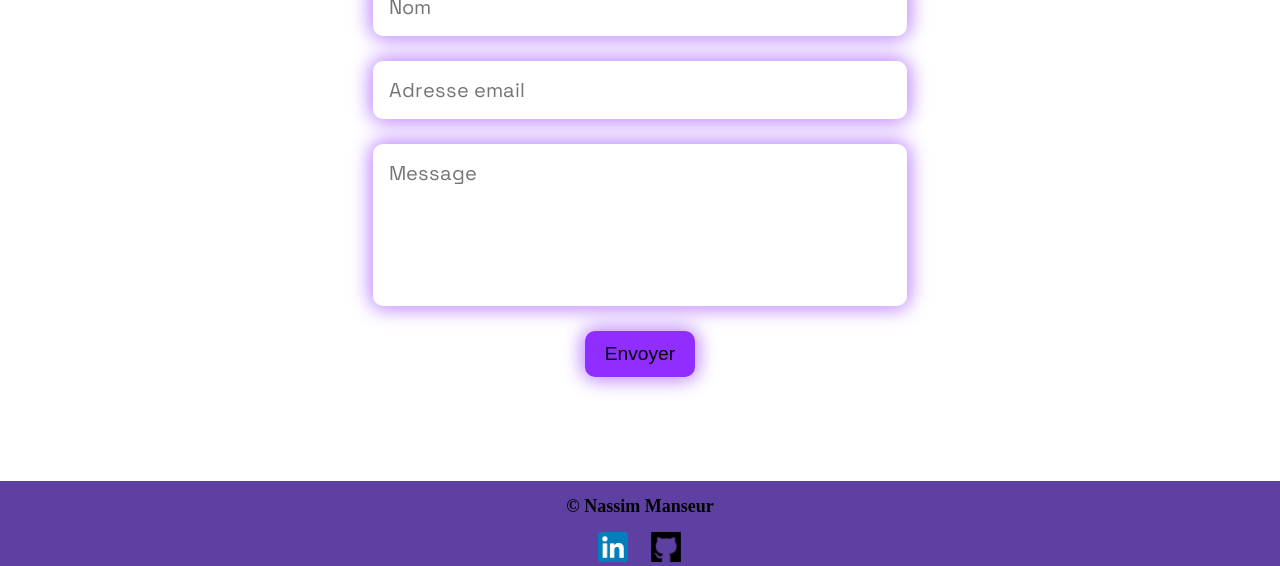
==== commit d1b74355: "mise a jour portfolio post BUT" ====
--- a/index.html
+++ b/index.html
@@ -39,7 +39,7 @@
     <div id="Parcours" class="contenant">
         <h1><span>Mon Parcours</span></h1>
             
-            <!-- début timeline -->
+
             <div class="Parcours">
                 <ul>
                     <li>
@@ -62,13 +62,13 @@
                     </li>
                     <li>
                         <h3 class="heading">3éme année du BUT informatique</h3>
-                        <p>3ème année du BUT informatique à venir,<br> <span>avec possibilité d'alternance</span></p>
+                        <p>3ème année du BUT informatique et obtention du diplôme,<br> <span>année dans laquel j'ai été développeur web en stage durant 4 mois chez Afidium</span></p>
                         <span class="date">2024-2025</span>
                         <span class="circle"></span>
                     </li>
                 </ul>
             </div>
-            <!-- fin timeline -->
+
     </div>
     <div id="Projets" class="contenant">
         <h1><span>Mes projets</span></h1>
@@ -114,7 +114,6 @@
 
         </div>
          </div>
-        <!-- Ajoutez d'autres éléments avec la classe .projet au besoin -->
 
     
     
@@ -122,14 +121,11 @@
 
         <h1><span>À propos de moi</span></h1>
         <div class="sous-contenant1">
-        <p>Actuellement étudiant à l'Université Sorbonne Paris Nord, où je poursuis un Bachelor Universitaire de Technologie (BUT) en informatique. Je suis actuellement en stage de fin d’études chez <strong>Afidium</strong>, une entreprise spécialisée dans le développement de solutions logicielles B2B pour le secteur du tourisme. Cette expérience me permet de travailler sur un projet concret, dans un environnement professionnel réel, et de mettre en pratique l’ensemble des compétences acquises durant mon cursus.</p>
-        <p>Depuis le lycée, j’ai été attiré par la programmation et l’univers du développement. Durant le BUT, j’ai développé un ensemble de compétences techniques solides, notamment en <strong>Python</strong>, <strong>Java</strong>, ainsi qu’en base de données avec <strong>SQL et PostgreSQL</strong> pour la conception, la manipulation et l’exploitation des données.</p>
-        <p>Au cours de mon cursus, j’ai également acquis des compétences en <strong>développement web (HTML, CSS, JavaScript, PHP)</strong>, qui me permettent aujourd’hui de concevoir des interfaces web fonctionnelles et soignées. J’ai eu notamment l’occasion de développer un projet universitaire de site web en <strong>React JS</strong>, ce qui m’a permis d’approfondir mes connaissances sur les frameworks modernes du développement front-end. J’ai aussi appris à travailler avec <strong>Android Studio</strong> pour le développement mobile, ainsi qu’avec des environnements de développement comme <strong>Visual Studio Code</strong> et la gestion de serveurs locaux avec WAMP.</p>
-        <p>Mon stage actuel m’a surtout permis d’approfondir mes connaissances en <strong>développement web et précisément sur le front-end Angular</strong>, un framework que j’ai découvert et appris dès le début de cette expérience. J’ai progressivement appris à m’intégrer à un environnement de code existant, à travailler en équipe en suivant des méthodes agiles, à gérer les versions avec <strong>GitLab</strong>, les <strong>Merge Requests</strong> et les pipelines d’intégration continue. Cela m’a permis de progresser aussi bien techniquement qu’en termes d’organisation et de travail collaboratif, tout en gagnant en autonomie dans la résolution des problèmes rencontrés.</p>
-        <p>Parallèlement à ces compétences techniques, j’ai renforcé ma capacité d’analyse, ma gestion des priorités et ma capacité à m’adapter aux contraintes et aux imprévus qui peuvent apparaître au cours d’un projet informatique. Cette expérience professionnelle m’a aussi permis de mieux savoir communiquer et de ne pas hésiter à solliciter l’aide de mes collègues lorsque c’est nécessaire, ce qui est essentiel dans un environnement de développement en équipe.</p>
-        <p>Avant le BUT, j’ai obtenu mon <strong>baccalauréat général avec mention bien</strong> au Lycée Marie Curie à Nogent-sur-Oise, avec une spécialisation en <strong>mathématiques et sciences informatiques</strong>, ce qui a posé les premières bases de mon parcours dans le domaine de l’informatique.</p>
-        <p>Je reste <strong>passionné par l’informatique</strong> et motivé à continuer à apprendre et à progresser dans ce domaine en constante évolution. Je suis aujourd’hui prêt à relever de nouveaux défis et à m’investir pleinement dans des projets informatiques ambitieux. <strong>N’hésitez pas à me contacter</strong> pour toute opportunité ou collaboration.</p>
-        
+        <p>J’ai récemment obtenu mon <strong>Bachelor Universitaire de Technologie (BUT) en informatique</strong> à l’Université Sorbonne Paris Nord. Durant ma dernière année, j’ai effectué mon stage de fin d’études chez <strong>Afidium</strong>, une entreprise spécialisée dans le développement de solutions logicielles B2B pour le secteur du tourisme. Cette expérience m’a permis de travailler sur un projet concret, dans un environnement professionnel réel, et de mettre en pratique l’ensemble des compétences acquises durant mon cursus.</p> 
+        <p>Au cours de ma formation, j’ai développé des compétences solides en <strong>Python</strong>, <strong>Java</strong> ainsi qu’en bases de données avec <strong>SQL et PostgreSQL</strong>. J’ai également acquis une expérience en <strong>développement web (HTML, CSS, JavaScript, PHP)</strong> et sur des frameworks modernes tels que <strong>React JS</strong> et <strong>Angular</strong>. J’ai travaillé aussi bien sur du développement front-end que back-end, en suivant des méthodes agiles, avec <strong>GitLab</strong> pour la gestion de versions et l’intégration continue.</p> 
+        <p>Cette expérience m’a permis d’améliorer mes compétences techniques mais aussi de progresser en <strong>travail d’équipe, autonomie et résolution de problèmes</strong>. J’ai également renforcé mes qualités d’analyse, d’adaptation et de communication dans un contexte professionnel.</p> 
+        <p>À partir de la rentrée 2025, je poursuis mon parcours académique à l’<strong>ESGI</strong>, dans la filière <strong>Architecture des logiciels</strong>, afin de me spécialiser davantage dans la conception et le développement logiciel. Dans ce cadre, je suis actuellement à la recherche d’une <strong>alternance pour l’année 2025-2026</strong>, afin de mettre à profit mes compétences et de continuer à évoluer dans un environnement stimulant.</p> 
+        <p>Je reste <strong>passionné par l’informatique</strong> et motivé à continuer dans ce domaine en constante évolution. <strong>N’hésitez pas à me contacter</strong> pour toute opportunité d’alternance.</p>
         </div>
     </div>
 
@@ -145,7 +141,7 @@
             <button id="send"type="submit">Envoyer</button>
         </div>
         </form>
-        <!-- Contenu conservé -->
+
     </div>
 </div>
     <footer>
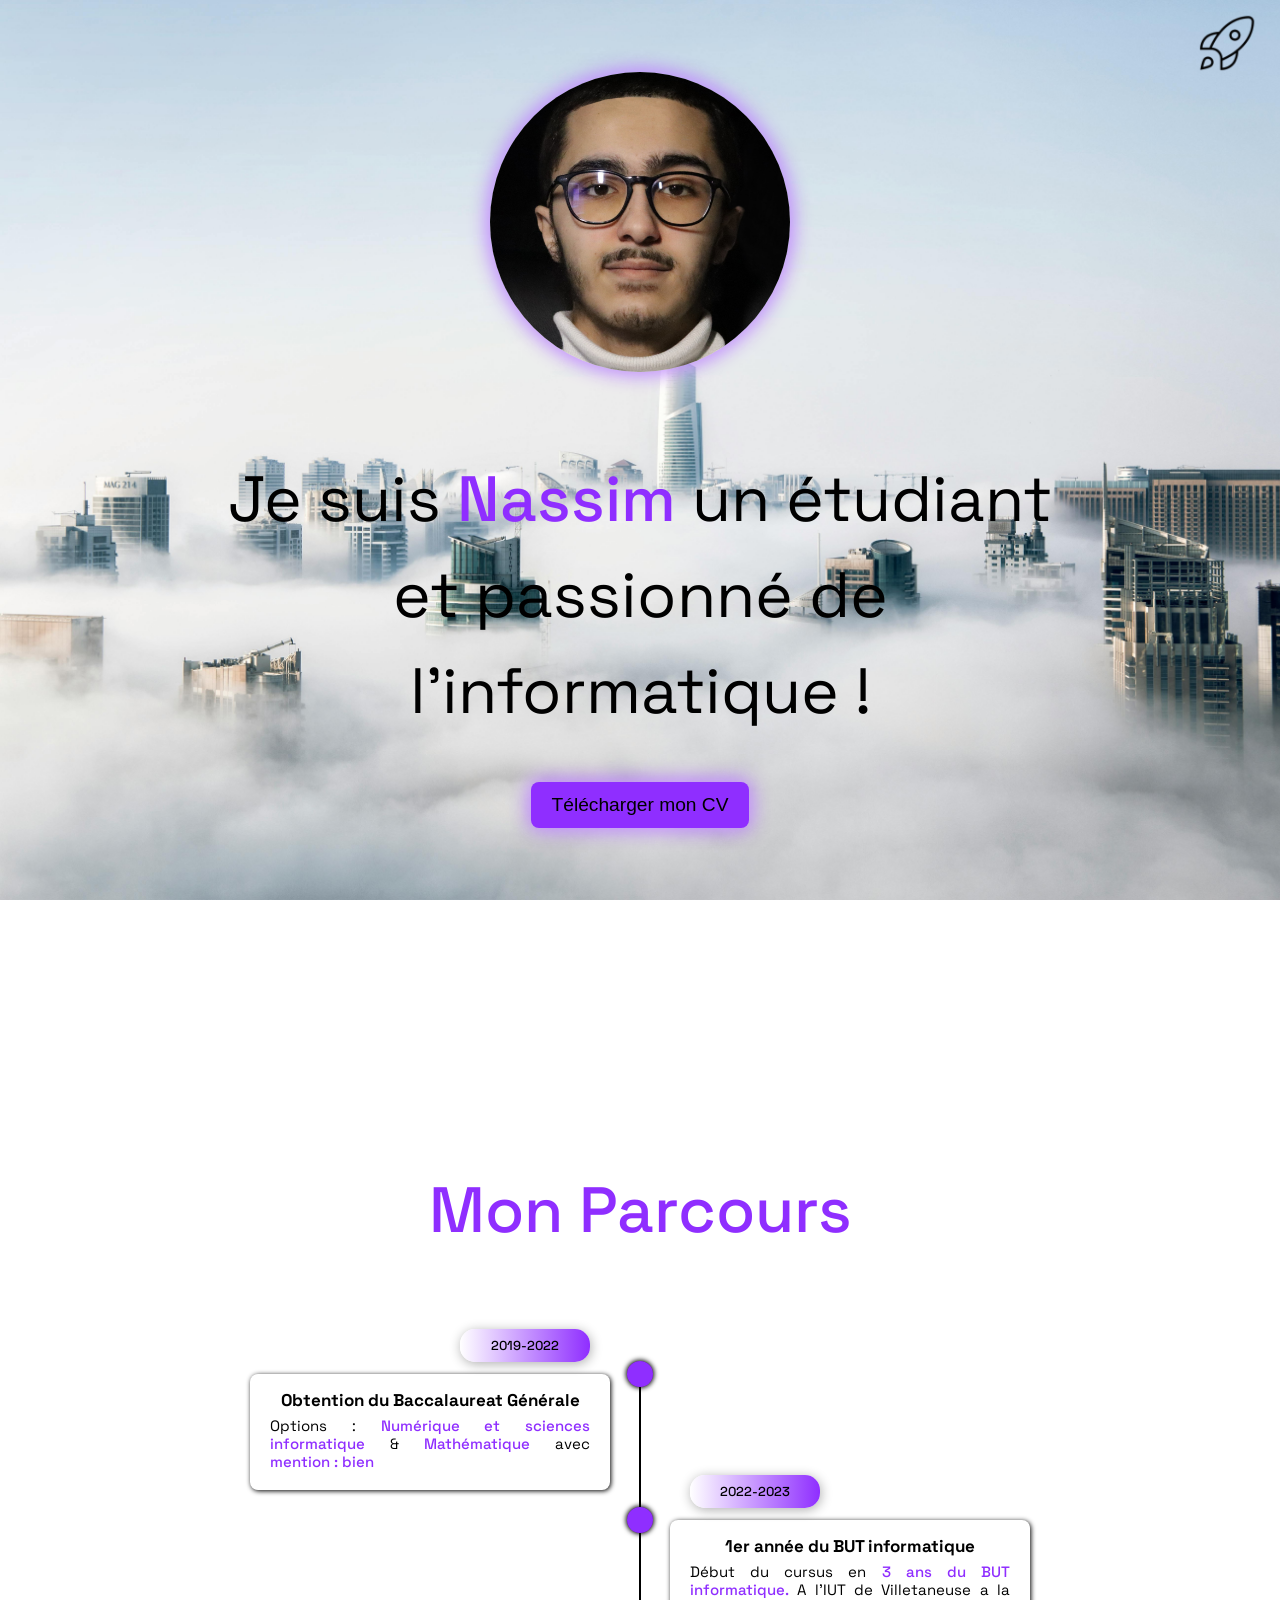
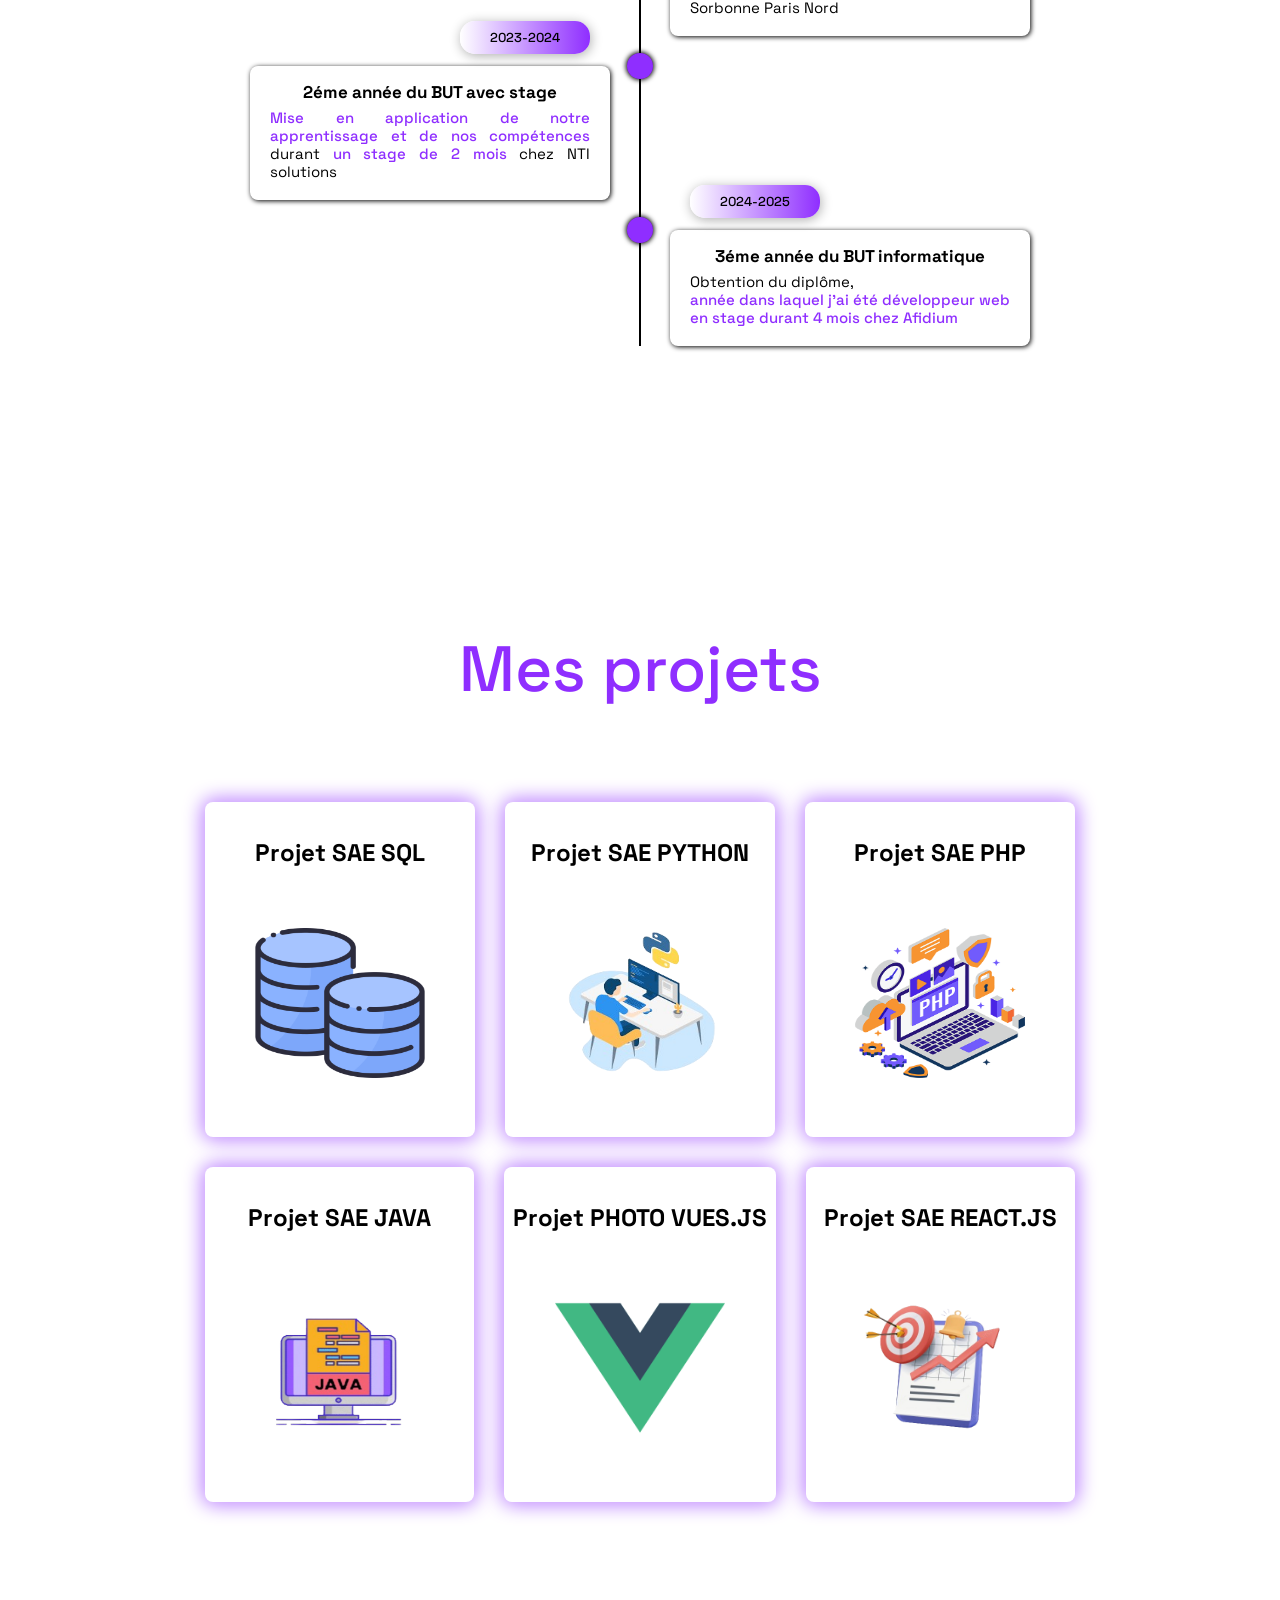
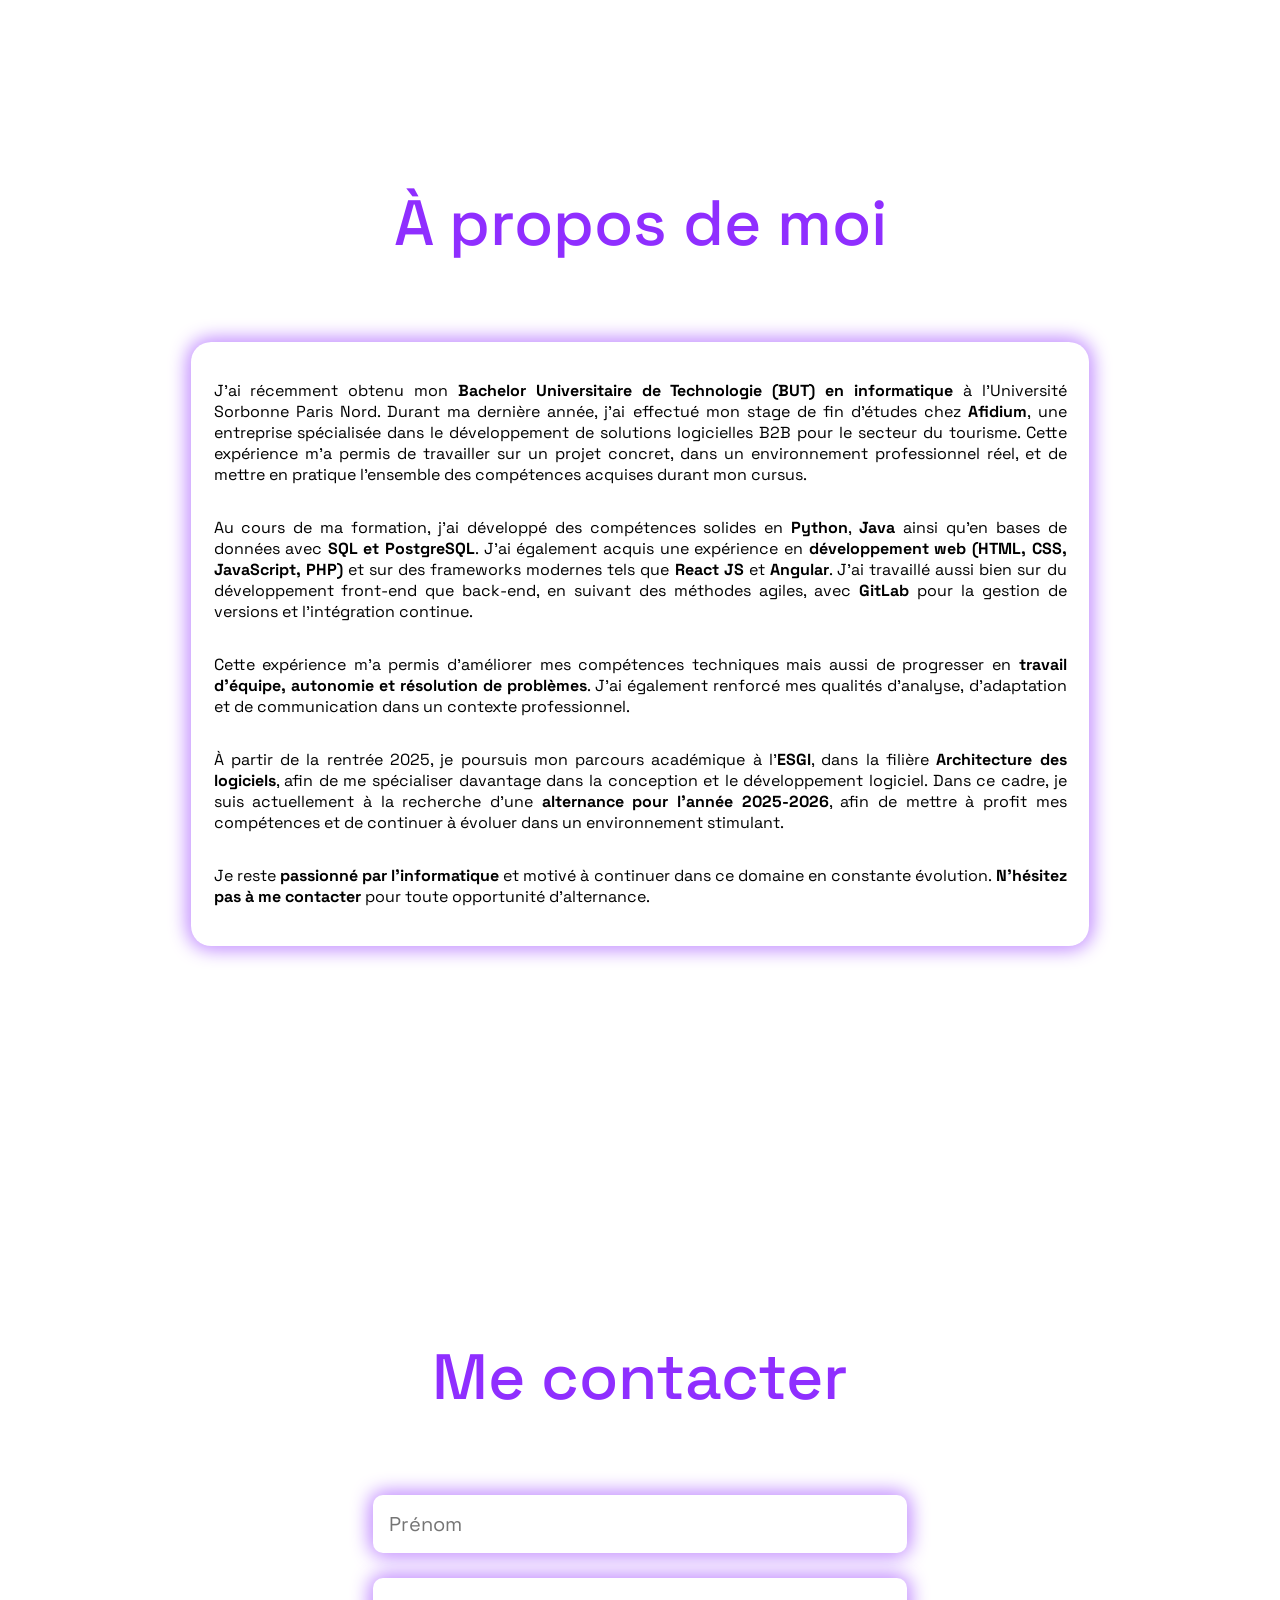
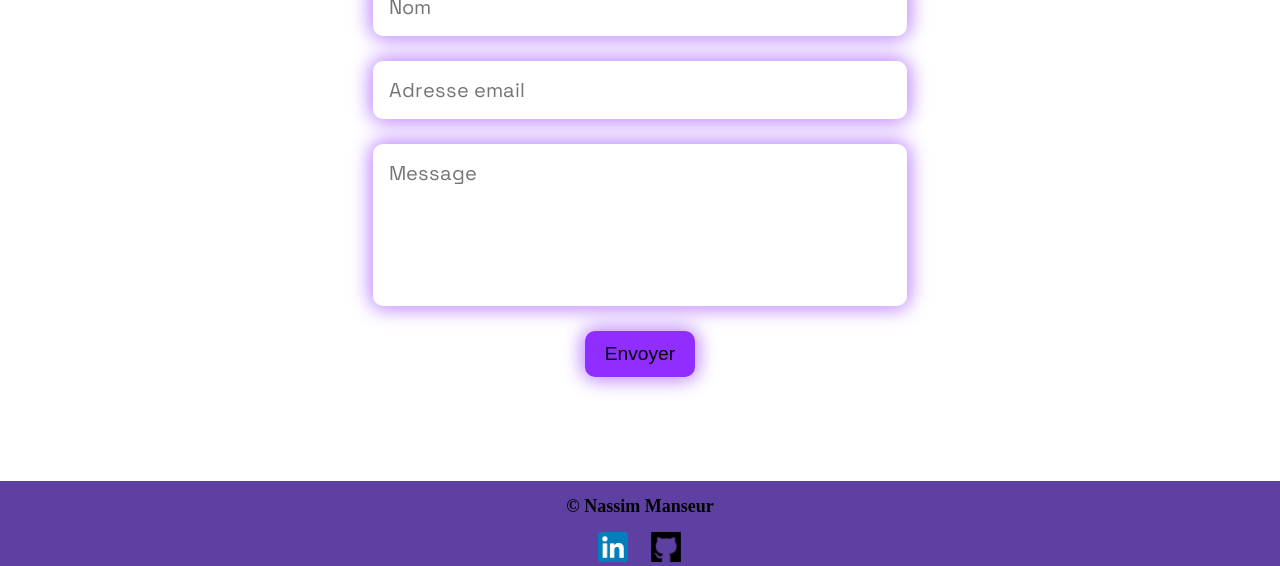
==== commit 2a551bc6: "mise a jour portfolio post BUT" ====
--- a/index.html
+++ b/index.html
@@ -62,7 +62,7 @@
                     </li>
                     <li>
                         <h3 class="heading">3éme année du BUT informatique</h3>
-                        <p>3ème année du BUT informatique et obtention du diplôme,<br> <span>année dans laquel j'ai été développeur web en stage durant 4 mois chez Afidium</span></p>
+                        <p>Obtention du diplôme,<br> <span>année dans laquel j'ai été développeur web en stage durant 4 mois chez Afidium</span></p>
                         <span class="date">2024-2025</span>
                         <span class="circle"></span>
                     </li>
